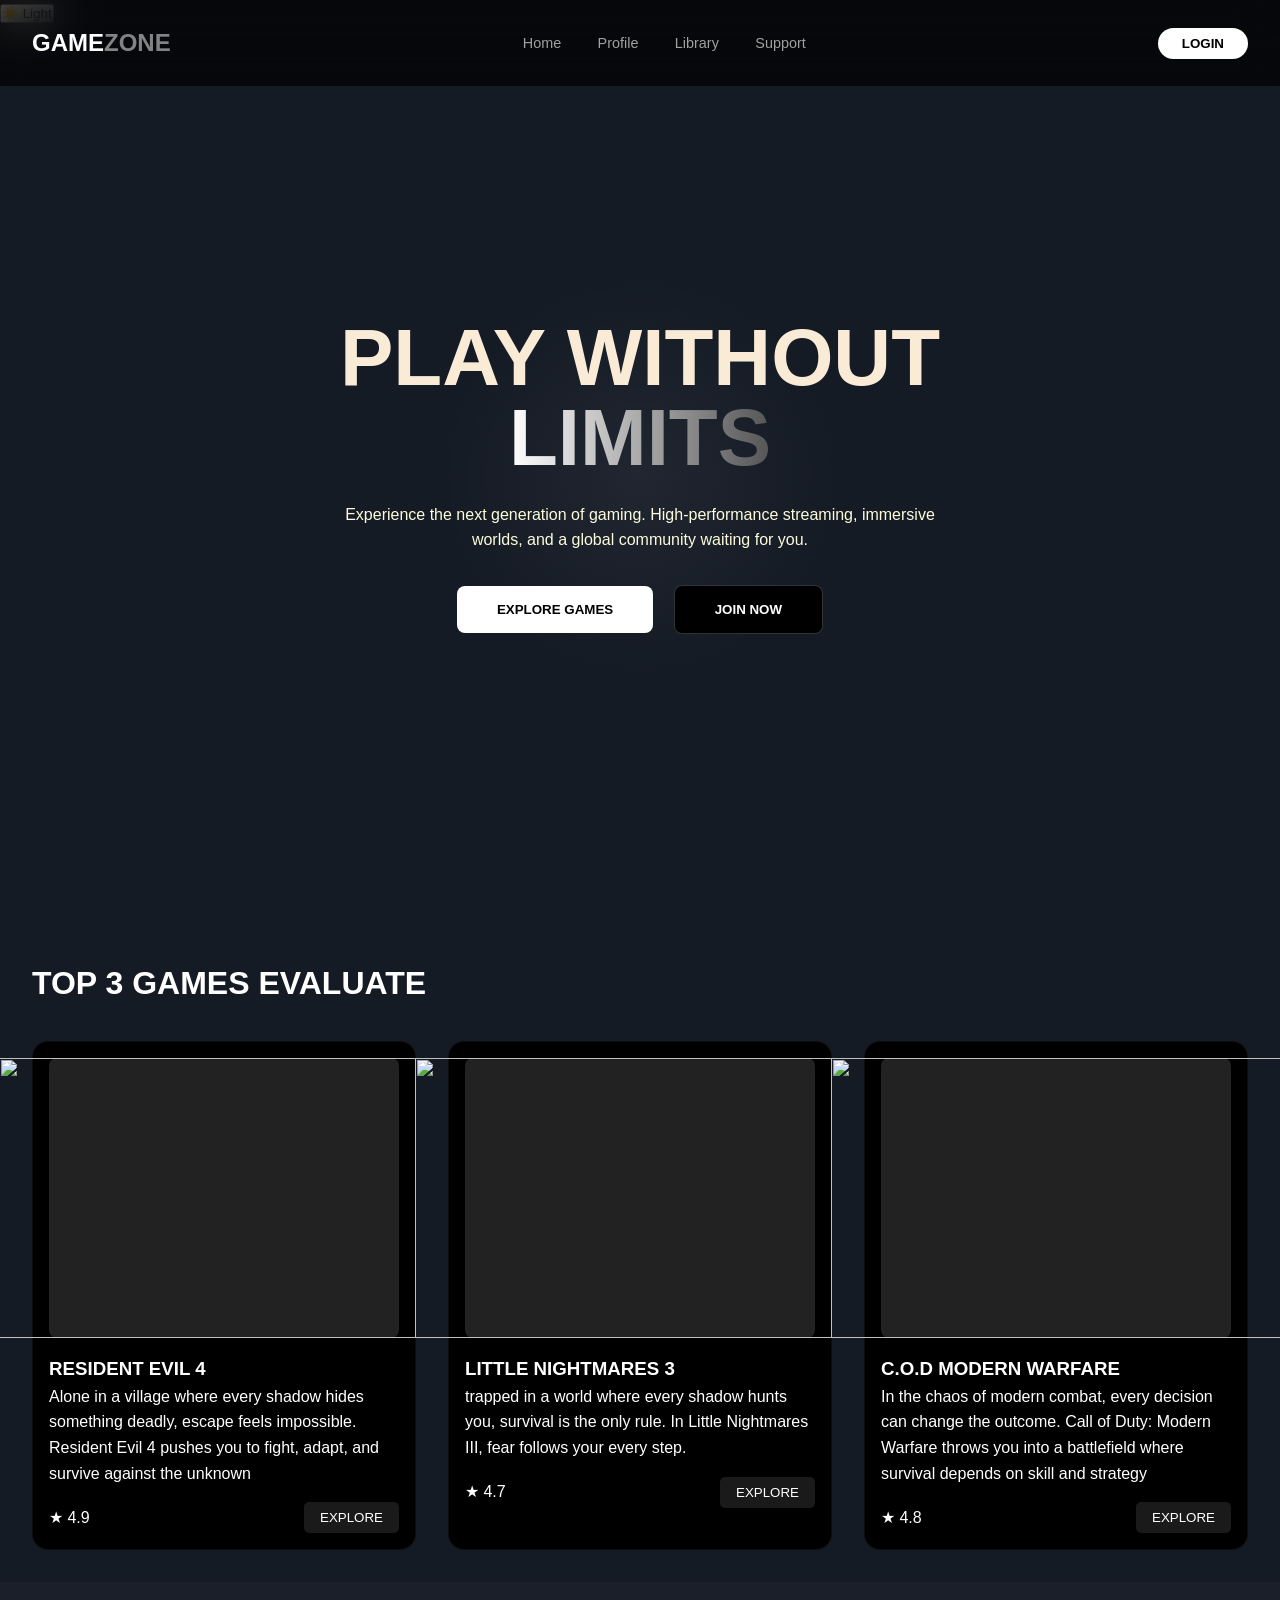
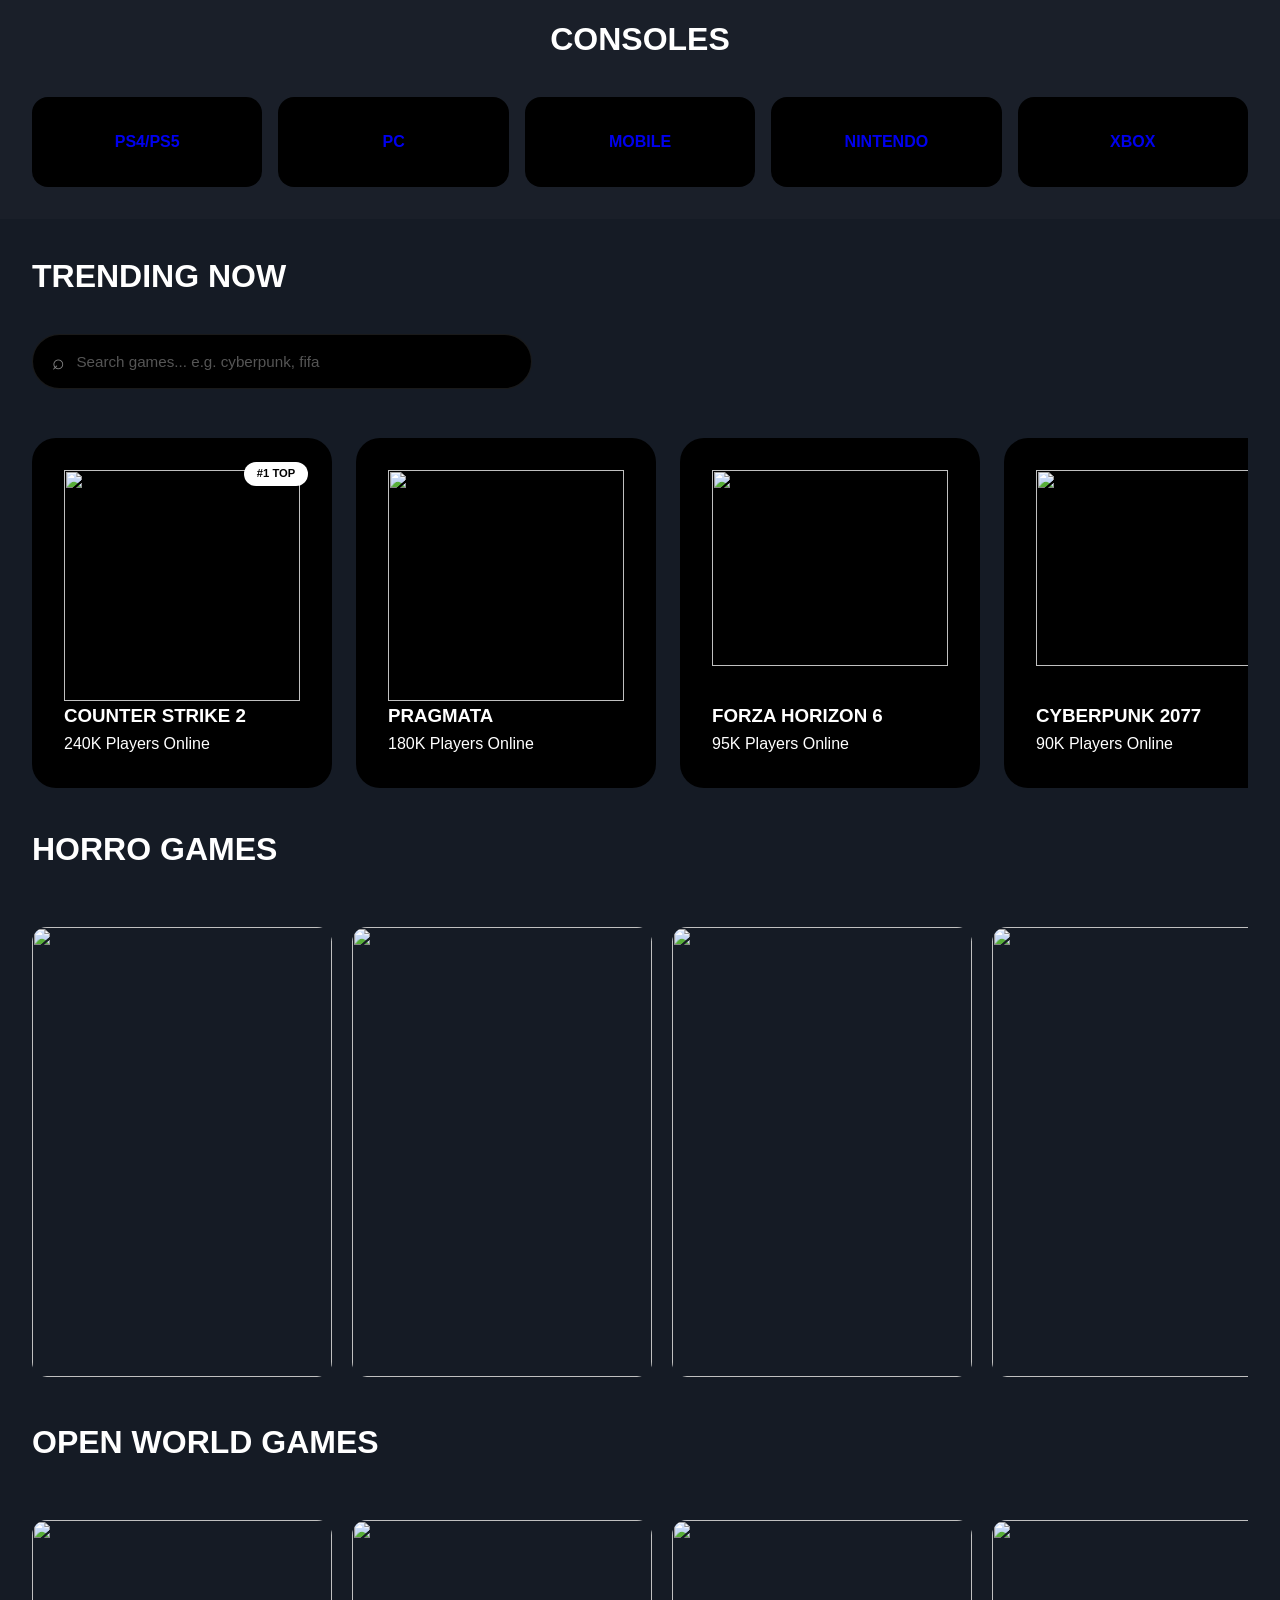
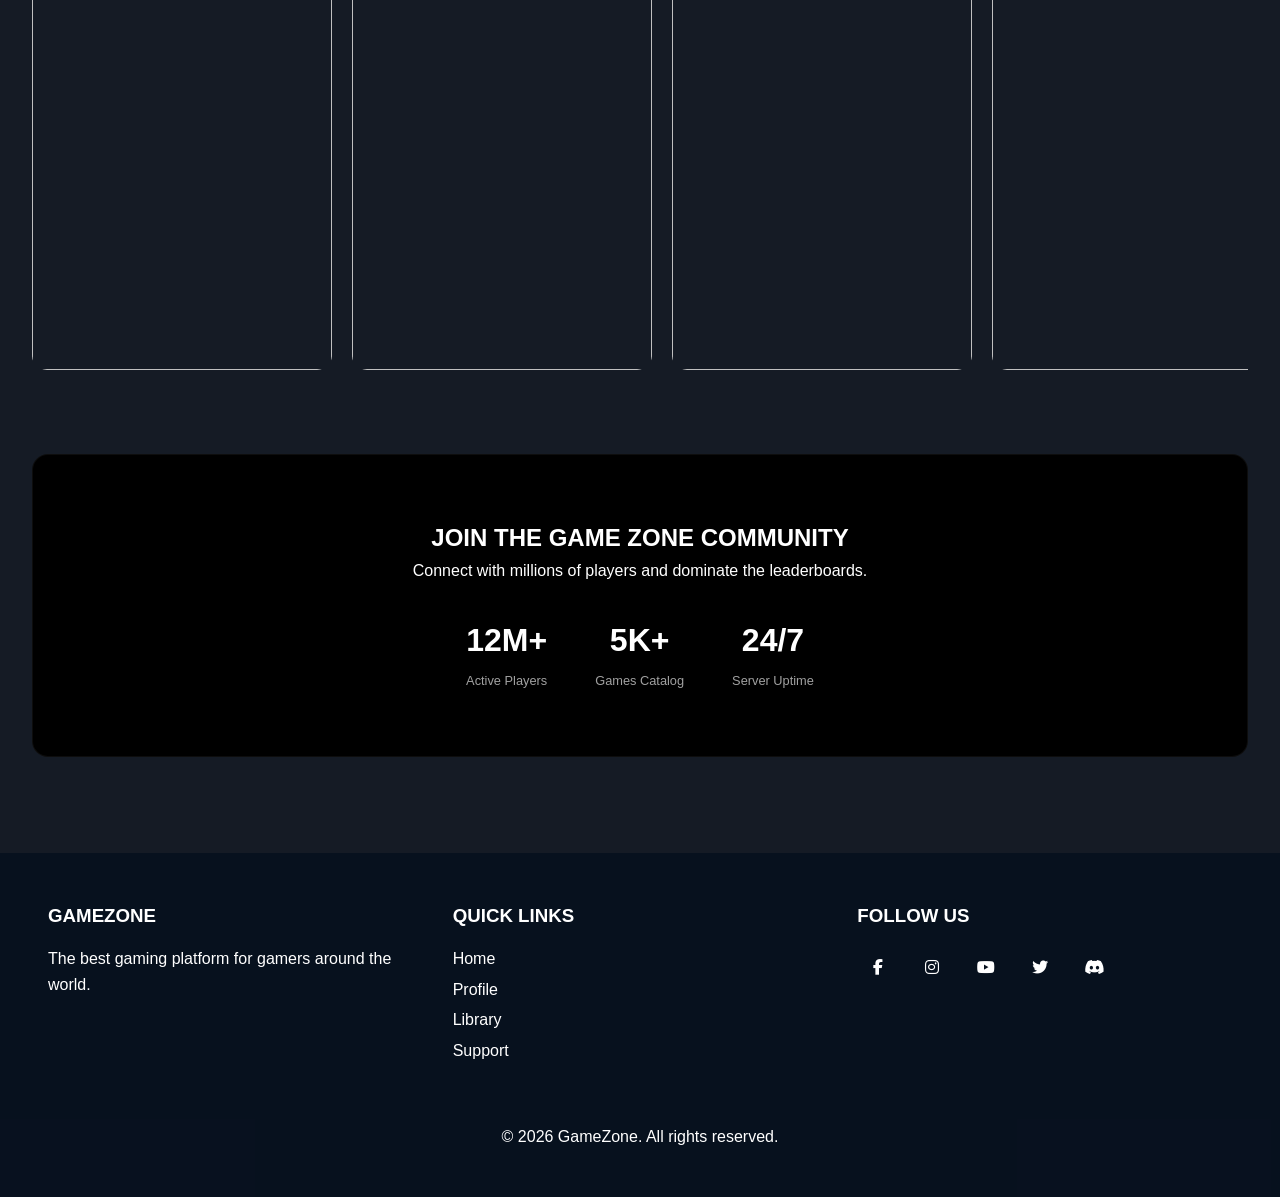
==== index.html @ 56eabaf4 "Add files via upload" ====
<!DOCTYPE html>
<html lang="en">
<head>
    <meta charset="UTF-8">
    <meta name="viewport" content="width=device-width, initial-scale=1.0">
    <title>Nexus Gaming | Play Without Limits</title>
    <link id="theme-stylesheet" rel="stylesheet" href="home.css">
    <link rel="stylesheet" href="https://cdnjs.cloudflare.com/ajax/libs/font-awesome/6.5.0/css/all.min.css">
</head>
<body>

    <nav class="navbar">
        <div class="nav-brand">GAME<span>ZONE</span></div>
        <div class="nav-links">
            <a href="home.html">Home</a>
            <a href="My-Profile.html">Profile</a>
            <a href="library.html">Library</a>
            <a href="Contact-Us.html">Support</a>
        </div>    
        <a href="log.html"><button class="btn-login">LOGIN</button></a>
    </nav>

    <!-- ===== THEME TOGGLE BUTTON (fixed, works with both themes) ===== -->
    <button class="btn-theme-toggle" id="themeToggle" title="Switch Theme">
        <span class="theme-icon" id="themeIcon">☀️</span>
        <span class="theme-label" id="themeLabel">Light</span>
    </button>
    <!-- ================================================================ -->

    <section class="home1">
        <div class="home1-content">
            <h1>PLAY WITHOUT <br> <span class="gradient-text">LIMITS</span></h1>
            <p>Experience the next generation of gaming. High-performance streaming, immersive worlds, and a global community waiting for you.</p>
            <div class="home1-btns">
                <a href="#explore"><button class="btn-primary">EXPLORE GAMES</button></a>
                <button class="btn-secondary">JOIN NOW</button>
            </div>
        </div>
        <div class="home1-glow"></div>
    </section>

    <section class="section-container">
        <h2 class="section-title">TOP 3 GAMES Evaluate</h2>
        <div class="grid-layout">
            <div class="glass-card">
                <div class="placeholder-img"><img src="img/85p2Dwh5iDhUzRKe40QeNYh3.png.avif" width="450" height="280"></div>
                <h3>Resident Evil 4</h3>
                <p>Alone in a village where every shadow hides something deadly, escape feels impossible.
Resident Evil 4 pushes you to fight, adapt, and survive against the unknown</p>
                <div class="card-footer">
                    <span class="rating">★ 4.9</span>
                    <button class="btn-card">EXPLORE</button>
                </div>
            </div>
            <div class="glass-card">
                <div class="placeholder-img"><img src="img/nightmares3-1692881952367.jpg" width="450px" height="280px"></div>
                <h3>Little NIGHTMARES 3</h3>
                <p>trapped in a world where every shadow hunts you, survival is the only rule.
In Little Nightmares III, fear follows your every step.</p>
                <div class="card-footer">
                    <span class="rating">★ 4.7</span>
                    <button class="btn-card">EXPLORE</button>
                </div>
            </div>
            <div class="glass-card">
                <div class="placeholder-img"><img src="img/OS18LBxAVpQ1iPeGWAqSnxem.png.webp" width="450px" height="280px"></div>
                <h3>C.O.D Modern Warfare</h3>
                <p>In the chaos of modern combat, every decision can change the outcome.
Call of Duty: Modern Warfare throws you into a battlefield where survival depends on skill and strategy</p>
                <div class="card-footer">
                    <span class="rating">★ 4.8</span>
                    <button class="btn-card">EXPLORE</button>
                </div>
            </div>
        </div>
    </section>

    <section id="explore" class="categories-section">
        <div class="section-container">
            <h2 class="section-title text-center">Consoles</h2>
            <div class="category-grid">
                <a class="catagory-btn" href="ps5.html"><div class="category-card">PS4/PS5</div></a>
                <a class="catagory-btn" href="pc.html"><div class="category-card">PC</div></a>
                <a class="catagory-btn" href="mobile.html"><div class="category-card">MOBILE</div></a>
                <a class="catagory-btn" href="Nintendo-project.html"><div class="category-card">NINTENDO</div></a>
                <a class="catagory-btn" href="xbox.html"><div class="category-card">XBOX</div></a>
            </div>
        </div>
    </section>

    <section class="section-container">
        <div class="section-header">
        </div>
            <h2 class="section-title">TRENDING NOW</h2>
            <div class="search-wrapper">
    <div class="search-bar">
        <span class="search-icon">⌕</span>
        <input type="text" id="gameSearch" placeholder="Search games... e.g. cyberpunk, fifa" autocomplete="off">
        <button class="search-clear" id="clearBtn" onclick="clearSearch()">✕</button>
    </div>
    <div class="search-results-info" id="searchInfo"></div>
</div>
        <div class="horizontal-scroll">
            <div id="counter-strike2" class="trending-card">
                <span class="badge">#1 TOP</span>
                <img  src="img/1.jpeg" width="100%" height="100%">
                <h3>counter strike 2</h3>
                <p>240K Players Online</p>
            </div>
            <div id="pagmata" class="trending-card"><img src="img/4.png.avif" width="100%" height="100%">
                <h3>pragmata</h3>
                <p>180K Players Online</p>
            </div>
            <div id="forza-horizon6" class="trending-card"><img src="img/7.webp" width="100%" height="85%">
                <h3>forza horizon 6</h3>
                <p>95K Players Online</p>
            </div>
            <div id="cyberpunk2077" class="trending-card"><img src="img/8.jpg" width="100%" height="85%">
                <h3>cyberpunk 2077</h3>
                <p>90K Players Online</p>
            </div>
            <div id="resident-evil-requiem" class="trending-card"><img src="img/10.jpg" width="100%" height="85%">
                <h3>R.E Evil requiem</h3>
                <p>75K Players Online</p>
            </div>
            <div id="spiderman2" class="trending-card"><img src="img/images-2.jpeg" width="100%" height="85%">
                <h3>spider man 2</h3>
                <p>50K Players Online</p>
            </div>
            <div id="fifa2026" class="trending-card"><img src="img/fifa-26-5648525b9ec2f8bdb617527818572704-1024-1024.webp" width="100%" height="85%">
                <h3>fifa 2026</h3>
                <p>45K Players Online</p>
            </div>
        </div>
    <section class="scroll-container">
        <h2 class="section-title">Horro Games</h2>
     <div class="scroll-container">
    <div class="scroll-track">
        <img src="img/Resident_Evil_7_cover_art.jpg" >
        <img src="img/nightmares3-1692881952367.jpg">
        <img src="img/images.jpeg">
        <img src="img/iron-lung.jpg" >
        <img src="img/85p2Dwh5iDhUzRKe40QeNYh3.png.avif" >
        <img src="img/10.jpg">
        <img src="img/2a6901fad9bd11ff2a5fc0c63915ba16cd06d623dbf62043.jpg.avif">

        <img src="img/Resident_Evil_7_cover_art.jpg" >
        <img src="img/nightmares3-1692881952367.jpg">
        <img src="img/images.jpeg">
        <img src="img/iron-lung.jpg">
        <img src="img/85p2Dwh5iDhUzRKe40QeNYh3.png.avif">
        <img src="img/10.jpg">
        <img src="img/2a6901fad9bd11ff2a5fc0c63915ba16cd06d623dbf62043.jpg.avif">
    </div>
</div>   
    </section>

    <sectio class="scroll-container">
        <h2 class="section-title">Open World Games</h2>
     <div class="scroll-container">
    <div class="scroll-track">
        <img src="img/images-3.jpeg" >
        <img src="img/once-human-1jg0b.jpg">
        <img src="img/Screenshot 2026-04-25 at 11.34.50 AM.png">
        <img src="img/images-2.jpeg" >
        <img src="img/395b45219557497b6580e4ce372f8dea604ee5dd16f45da5.png.avif" >
        <img src="img/where-winds-meet-tag-page-cover-art.avif">
        <img src="img/Grand_Theft_Auto_V.png">

        <img src="img/images-3.jpeg" >
        <img src="img/once-human-1jg0b.jpg">
        <img src="img/Screenshot 2026-04-25 at 11.34.50 AM.png">
        <img src="img/images-2.jpeg" >
        <img src="img/395b45219557497b6580e4ce372f8dea604ee5dd16f45da5.png.avif" >
        <img src="img/where-winds-meet-tag-page-cover-art.avif">
        <img src="img/Grand_Theft_Auto_V.png">
    </div>
</div>   
    </section>

    <section class="section-container">
        <div class="community-box glass-card">
            <h2>JOIN THE Game ZOne COMMUNITY</h2>
            <p>Connect with millions of players and dominate the leaderboards.</p>
            <div class="stats-grid">
                <div class="stat-item"><strong>12M+</strong><span>Active Players</span></div>
                <div class="stat-item"><strong>5K+</strong><span>Games Catalog</span></div>
                <div class="stat-item"><strong>24/7</strong><span>Server Uptime</span></div>
            </div>
        </div>
    </section>
<footer>
    <div class="footer-container">
        <div class="footer-box">
            <h3>GameZone</h3>
            <p>The best gaming platform for gamers around the world.</p>
        </div>
        <div class="footer-box">
            <h3>Quick Links</h3>
            <a href="#">Home</a>
            <a href="#">Profile</a>
            <a href="#">Library</a>
            <a href="#">Support</a>
        </div>
        <div class="footer-box">
            <h3>Follow Us</h3>
            <div class="social-links">
                <a href="https://www.facebook.com"><i class="fab fa-facebook-f"></i></a>
                <a href="https://www.instgram.com"><i class="fab fa-instagram"></i></a>
                <a href="https://www.youtube.com"><i class="fab fa-youtube"></i></a>
                <a href="https://www.twitter.com"><i class="fab fa-twitter"></i></a>
                <a href="https://www.discord.com"><i class="fab fa-discord"></i></a>
            </div>
        </div>
    </div>
    <div class="copyright">
        ©️ 2026 GameZone. All rights reserved.
    </div>
    </footer>
    <script>
    const themeSheet   = document.getElementById('theme-stylesheet');
    const themeToggle  = document.getElementById('themeToggle');
    const themeIcon    = document.getElementById('themeIcon');
    const themeLabel   = document.getElementById('themeLabel');

    let isDark = localStorage.getItem('gamezone-theme') !== 'light';
    applyTheme(isDark);

    themeToggle.addEventListener('click', () => {
        isDark = !isDark;
        applyTheme(isDark);
        localStorage.setItem('gamezone-theme', isDark ? 'dark' : 'light');
    });

    function applyTheme(dark) {
        if (dark) {
            themeSheet.href  = 'home.css';
            themeIcon.textContent  = '☀️';
            themeLabel.textContent = 'Light';
        } else {
            themeSheet.href  = 'home2.css';
            themeIcon.textContent  = '🌙';
            themeLabel.textContent = 'Dark';
        }
    }
    const searchInput = document.getElementById('gameSearch');
    const clearBtn = document.getElementById('clearBtn');
    const searchInfo = document.getElementById('searchInfo');
    const allCards = document.querySelectorAll('.trending-card');

    const gameMap = [
        { id: 'counter-strike2',      keywords: ['counter strike', 'counter-strike', 'cs2', 'cs', 'counterstrike'] },
        { id: 'pagmata',              keywords: ['pagmata', 'pragmata'] },
        { id: 'forza-horizon6',       keywords: ['forza', 'horizon', 'forza horizon', 'forza 6'] },
        { id: 'cyberpunk2077',        keywords: ['cyberpunk', 'cyber punk', '2077', 'cyberpunk 2077'] },
        { id: 'resident-evil-requiem',keywords: ['resident evil', 'requiem', 're evil', 'resident'] },
        { id: 'spiderman2',           keywords: ['spider man', 'spiderman', 'spider-man'] },
        { id: 'fifa2026',             keywords: ['fifa', 'fifa 2026', 'football'] },
    ];

    function searchGames(query) {
        const q = query.trim().toLowerCase();
        if (!q) { resetCards(); searchInfo.textContent = ''; clearBtn.classList.remove('visible'); return; }
        clearBtn.classList.add('visible');
        const matches = gameMap.filter(g => g.keywords.some(k => k.includes(q) || q.includes(k)));
        if (matches.length === 0) {
            allCards.forEach(card => card.classList.add('dimmed'));
            allCards.forEach(card => card.classList.remove('highlight-found'));
            searchInfo.textContent = `No games found for "${query}"`;
            return;
        }
        const matchedIds = matches.map(m => m.id);
        allCards.forEach(card => {
            if (matchedIds.includes(card.id)) { card.classList.remove('dimmed'); card.classList.add('highlight-found'); }
            else { card.classList.add('dimmed'); card.classList.remove('highlight-found'); }
        });
        const firstMatch = document.getElementById(matchedIds[0]);
        if (firstMatch) firstMatch.scrollIntoView({ behavior: 'smooth', block: 'nearest', inline: 'center' });
        searchInfo.textContent = `Found ${matches.length} game${matches.length > 1 ? 's' : ''}`;
    }

    function clearSearch() {
        searchInput.value = '';
        resetCards();
        searchInfo.textContent = '';
        clearBtn.classList.remove('visible');
        searchInput.focus();
    }

    function resetCards() {
        allCards.forEach(card => card.classList.remove('dimmed', 'highlight-found'));
    }

    searchInput.addEventListener('input', e => searchGames(e.target.value));
    </script>
</body>
</html>
---- home.css ----
/* Custom Variables for easy adjustment */
:root {
    --bg-color: #0a0a0a;
    --card-color: black;
    --text-main: #ffffff;
    --text-dim: #a1a1a1;
    --accent-glow: rgba(255, 255, 255, 0.1);
}

* {
    margin: 0;
    padding: 0;
    box-sizing: border-box;
}
html{
    scroll-behavior: smooth;
}
body {
    background-image: url(img/wallpaperflare.com_wallpaper\ copy.jpg);
    background-repeat: no-repeat;
    background-attachment: fixed;
    background-size: cover;
    background-color:#151B25;
    color: var(--text-main);
    font-family: 'Inter', sans-serif;
    line-height: 1.6;
    overflow-x: hidden;
}
.catagory-btn{
    text-decoration: none;
}

h1, h2, h3, .nav-brand {
    font-family: 'Rajdhani', sans-serif;
    text-transform: uppercase;
}

/* Navbar */
.navbar {
    display: flex;
    justify-content: space-between;
    align-items: center;
    padding: 1.5rem 2rem;
    position: fixed;
    width: 100%;
    z-index: 100;
    background: rgba(0,0,0,0.7);
    backdrop-filter: blur(20px);
}

.nav-brand { font-size: 1.5rem; font-weight: bold; }
.nav-brand span { opacity: 0.5; }
.nav-links a {
    color: var(--text-dim);
    text-decoration: none;
    margin: 0 1rem;
    font-size: 0.9rem;
    transition: 0.3s;
}
.nav-links a:hover { color: white; }

.btn-login {
    background: white;
    color: black;
    border: none;
    padding: 0.5rem 1.5rem;
    border-radius: 20px;
    font-weight: bold;
    cursor: pointer;
}

.home1 {
    height: 100vh;
    display: flex;
    align-items: center;
    justify-content: center;
    text-align: center;
    position: relative;
}

.home1-content h1 {
    color: antiquewhite;
    font-size: clamp(3rem, 8vw, 5rem);
    line-height: 1;
    margin-bottom: 1.5rem;
}

.gradient-text {
    background: linear-gradient(to right, #fff, #555);
    -webkit-background-clip: text;
    -webkit-text-fill-color: transparent;
}

.home1-content p {
    color: #fdfcdc;
    max-width: 600px;
    margin: 0 auto 2rem;
}

.home1-btns button {
    padding: 1rem 2.5rem;
    border-radius: 8px;
    font-weight: bold;
    cursor: pointer;
    margin: 0 0.5rem;
    transition: 0.3s;
}

.btn-primary { background: white; border: none; }
.btn-secondary { background:black; border: 1px solid rgba(255,255,255,0.2); color: white; }

.home1-glow {
    position: absolute;
    top: 50%;
    left: 50%;
    transform: translate(-50%, -50%);
    width: 400px;
    height: 400px;
    background: radial-gradient(circle, rgba(255,255,255,0.05) 0%, transparent 70%);
    z-index: -1;
}

/* Grid & Cards */
.section-container{
    padding: 2rem 0;
    max-width: 95%;
    margin: 0 auto;
}

.section-title { margin-bottom: 2rem; font-size: 2rem; }
.text-center { text-align: center; }

.grid-layout {
    display: grid;
    grid-template-columns: repeat(auto-fit, minmax(300px, 1fr));
    gap: 2rem;
}

.glass-card {
    background: var(--card-color);
    padding: 1rem;
    border-radius: 1rem;
    border: 1px solid rgba(255,255,255,0.05);
    transition: 0.3s ease;
}

.glass-card:hover {
    transform: translateY(-10px);
    border-color: rgba(255,255,255,0.2);
    box-shadow: 0 10px 30px rgba(255,255,255,0.02);
}

.placeholder-img {
    background: #222;
    aspect-ratio: 16/9;
    border-radius: 0.5rem;
    display: flex;
    align-items: center;
    justify-content: center;
    color: #444;
    margin-bottom: 1rem;
}

.card-footer {
    display: flex;
    justify-content: space-between;
    align-items: center;
    margin-top: 1rem;
}

.btn-card {
    background: rgba(255,255,255,0.1);
    color: white;
    border: none;
    padding: 0.5rem 1rem;
    border-radius: 5px;
    cursor: pointer;
}

.btn-card:hover { background: white; color: black; }

/* Categories */
.categories-section { background: rgba(255,255,255,0.02); }
.category-grid {
    display: grid;
    grid-template-columns: repeat(auto-fit, minmax(150px, 1fr));
    gap: 1rem;
}

.category-card {
    background: var(--card-color);
    padding: 2rem;
    text-align: center;
    border-radius: 1rem;
    font-weight: bold;
    cursor: pointer;
    transition: 0.3s;
}

.category-card:hover { background: white; color: black; }

/* Trending Scroll */
.horizontal-scroll {
    display: flex;
    gap: 1.5rem;
    overflow-x: auto;
    padding-bottom: 1rem;
}

.trending-card {
    min-width: 300px;
    height: 350px;
    background: var(--card-color);
    border-radius: 1.5rem;
    padding: 2rem;
    display: flex;
    flex-direction: column;
    justify-content: flex-end;
    position: relative;
}

.badge {
    position: absolute;
    top: 1.5rem;
    right: 1.5rem;
    background: white;
    color: black;
    padding: 0.2rem 0.8rem;
    border-radius: 20px;
    font-size: 0.7rem;
    font-weight: bold;
}

/* Community & Footer */
.community-box { text-align: center; padding: 4rem; }
.stats-grid {
    display: flex;
    justify-content: center;
    gap: 3rem;
    margin-top: 2rem;
}

.stat-item strong { display: block; font-size: 2rem; }
.stat-item span { color: var(--text-dim); font-size: 0.8rem; }
footer {
    background: rgba(7, 17, 31, 0.96);
    border-top: 1px solid var(--border);
    padding: 3rem;
    margin-top: 4rem;
}

.footer-container {
    display: grid;
    grid-template-columns: repeat(auto-fit, minmax(220px, 1fr));
    gap: 30px;
}

.footer-box h3 {
    color: var(--blue);
    margin-bottom: 15px;
    border: none;
    padding: 0;
}

.footer-box p,
.footer-box a {
    color: var(--text);
    text-decoration: none;
    display: block;
    margin-bottom: 5px;
    transition: 0.3s;
}

.footer-box a:hover {
    color: var(--blue);
}

.social-links {
    display: flex;
    gap: 12px;
    margin-top: 10px;
}

.social-links a {
    width: 42px;
    height: 42px;
    border-radius: 10px;
    border: 1px solid var(--border);
    display: flex;
    align-items: center;
    justify-content: center;
    color: var(--text);
    font-size: 1rem;
    transition: 0.3s;
}

.social-links a:hover {
    color: white;
    border-color: var(--blue);
    background: rgba(56, 189, 248, 0.15);
    box-shadow: var(--shadow);
    transform: translateY(-3px);
}

.copyright {
    text-align: center;
    margin-top: 35px;
    color: var(--text);
    border-top: 1px solid var(--border);
    padding-top: 20px;
}
/* Responsive Adjustments */
@media (max-width: 600px) {
    .nav-links { display:block; }
    .stats-grid { flex-direction: column; gap: 1.5rem; }
}
/* Variables for easy adjustments */
:root {
    --scroll-speed: 40s;
    --img-width: 280px;
    --img-gap: 20px;
}

.scroll-container {
    width: 100%;
    overflow: hidden;
    padding: 20px 0;
    position: relative;
    background: transparent; /* Matches your site background */
}

.scroll-track {
    display: flex;
    width: max-content; /* Critical: allows the track to be as long as the images */
    gap: var(--img-gap);
    animation: scroll-animation var(--scroll-speed) linear infinite;
}

.scroll-track img {
    width: 300px;
    height: 450px; /* Adjust height as needed */
    object-fit: cover;
    border-radius: 15px;
    transition: transform 0.4s ease;
}

/* Pause when the user hovers over the images */
.scroll-container:hover .scroll-track {
    animation-play-state: paused;
}

/* Smooth pop effect on hover */
.scroll-track img:hover {
    transform: scale(1.08);
}

/* The Animation Logic */
@keyframes scroll-animation {
    0% {
        transform: translateX(0);
    }
    100% {
        /* Move exactly half the width of the duplicated track */
        transform: translateX(calc(-50% - (var(--img-gap) / 2)));
    }
}
/* Search Bar */
.search-wrapper {
    margin-bottom: 1.5rem;
}

.search-bar {
    display: flex;
    align-items: center;
    background: black;
    border: 1px solid rgba(255,255,255,0.1);
    border-radius: 50px;
    padding: 0.6rem 1.2rem;
    max-width: 500px;
    transition: border-color 0.3s, box-shadow 0.3s;
}

.search-bar:focus-within {
    border-color: rgba(255,255,255,0.4);
    box-shadow: 0 0 20px rgba(255,255,255,0.05);
}

.search-icon {
    font-size: 1.3rem;
    color: #888;
    margin-right: 0.7rem;
    user-select: none;
}

.search-bar input {
    flex: 1;
    background: none;
    border: none;
    outline: none;
    color: white;
    font-size: 0.95rem;
    font-family: 'Inter', sans-serif;
}

.search-bar input::placeholder { color: #555; }

.search-clear {
    background: none;
    border: none;
    color: #555;
    cursor: pointer;
    font-size: 0.85rem;
    padding: 0 0.3rem;
    display: none;
    transition: color 0.2s;
}

.search-clear:hover { color: white; }
.search-clear.visible { display: block; }

.search-results-info {
    margin-top: 0.6rem;
    font-size: 0.8rem;
    color: #666;
    padding-left: 1rem;
    min-height: 1rem;
}

/* Card highlight when found */
.trending-card {
    transition: all 0.4s ease;
}

.trending-card.highlight-found {
    border: 2px solid rgba(255,255,255,0.6);
    box-shadow: 0 0 30px rgba(255,255,255,0.1);
    transform: scale(1.03);
}

.trending-card.dimmed {
    opacity: 0.2;
    filter: grayscale(80%);
}
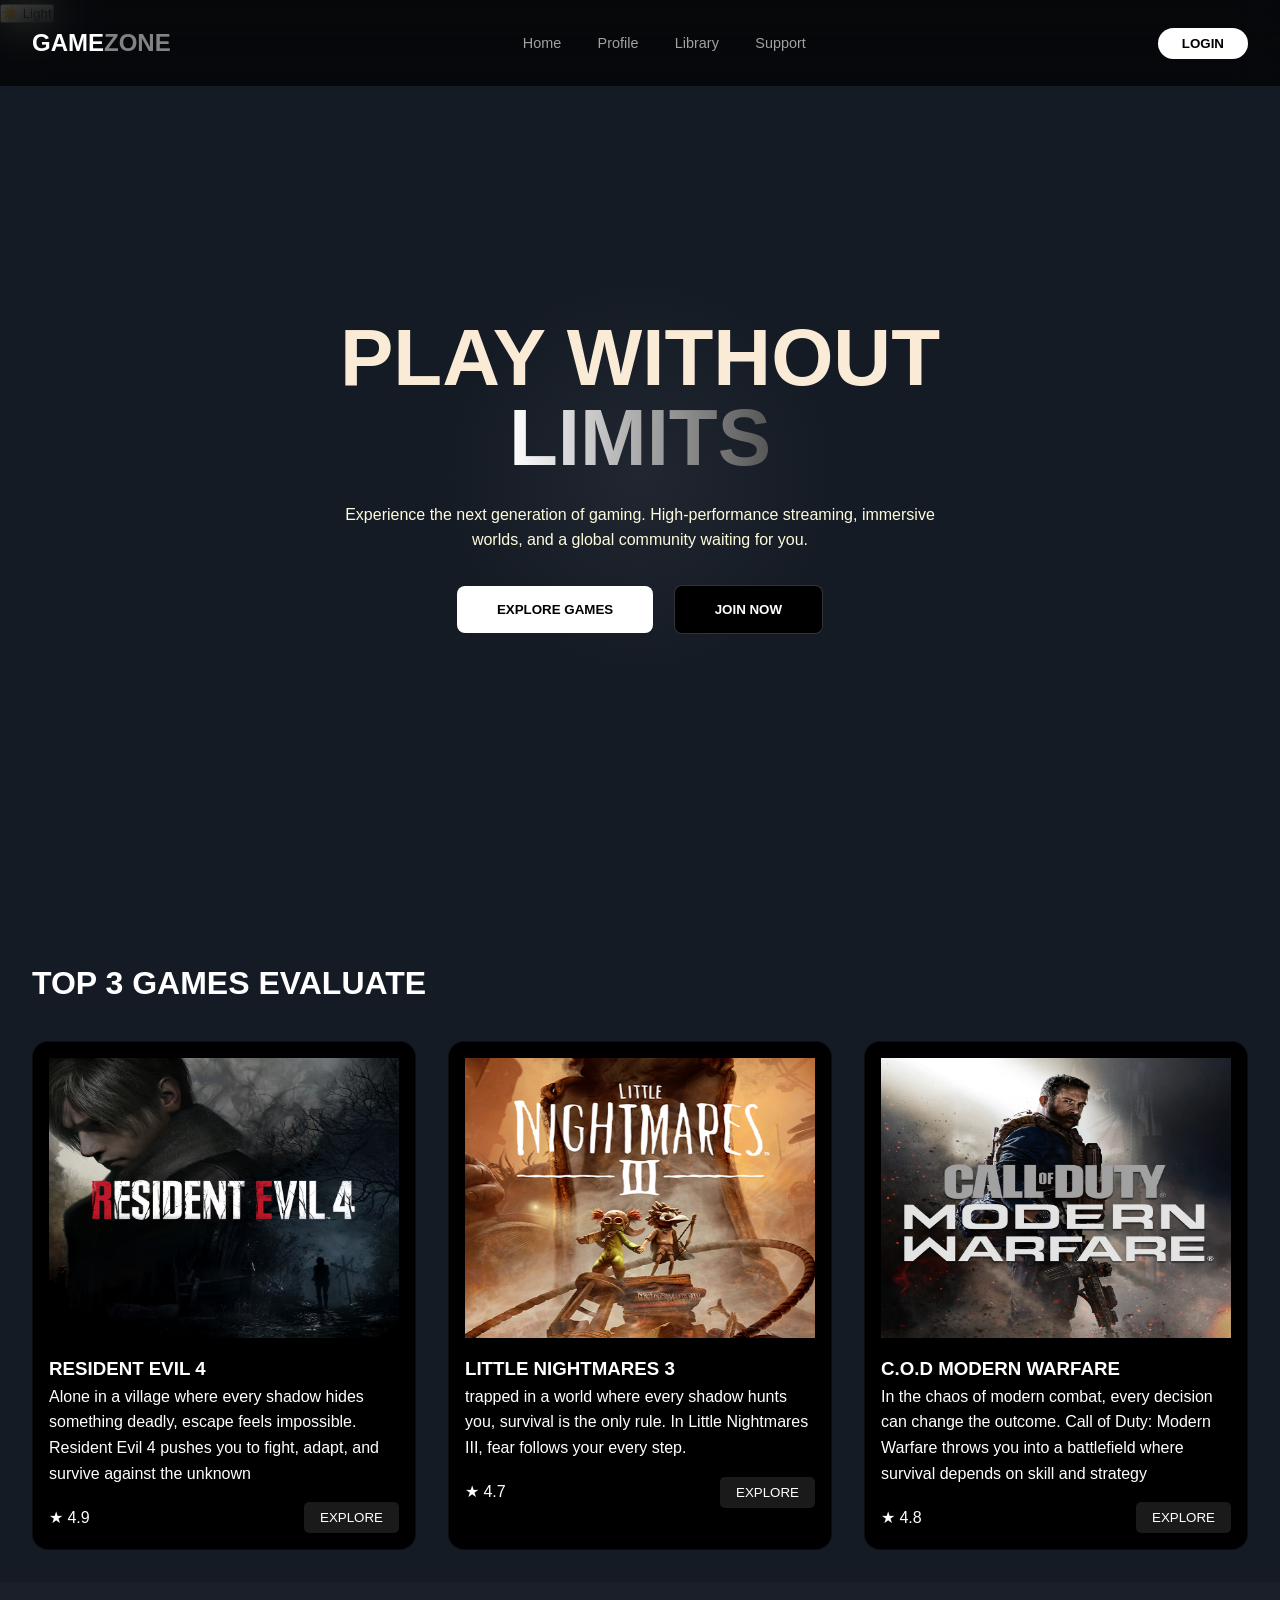
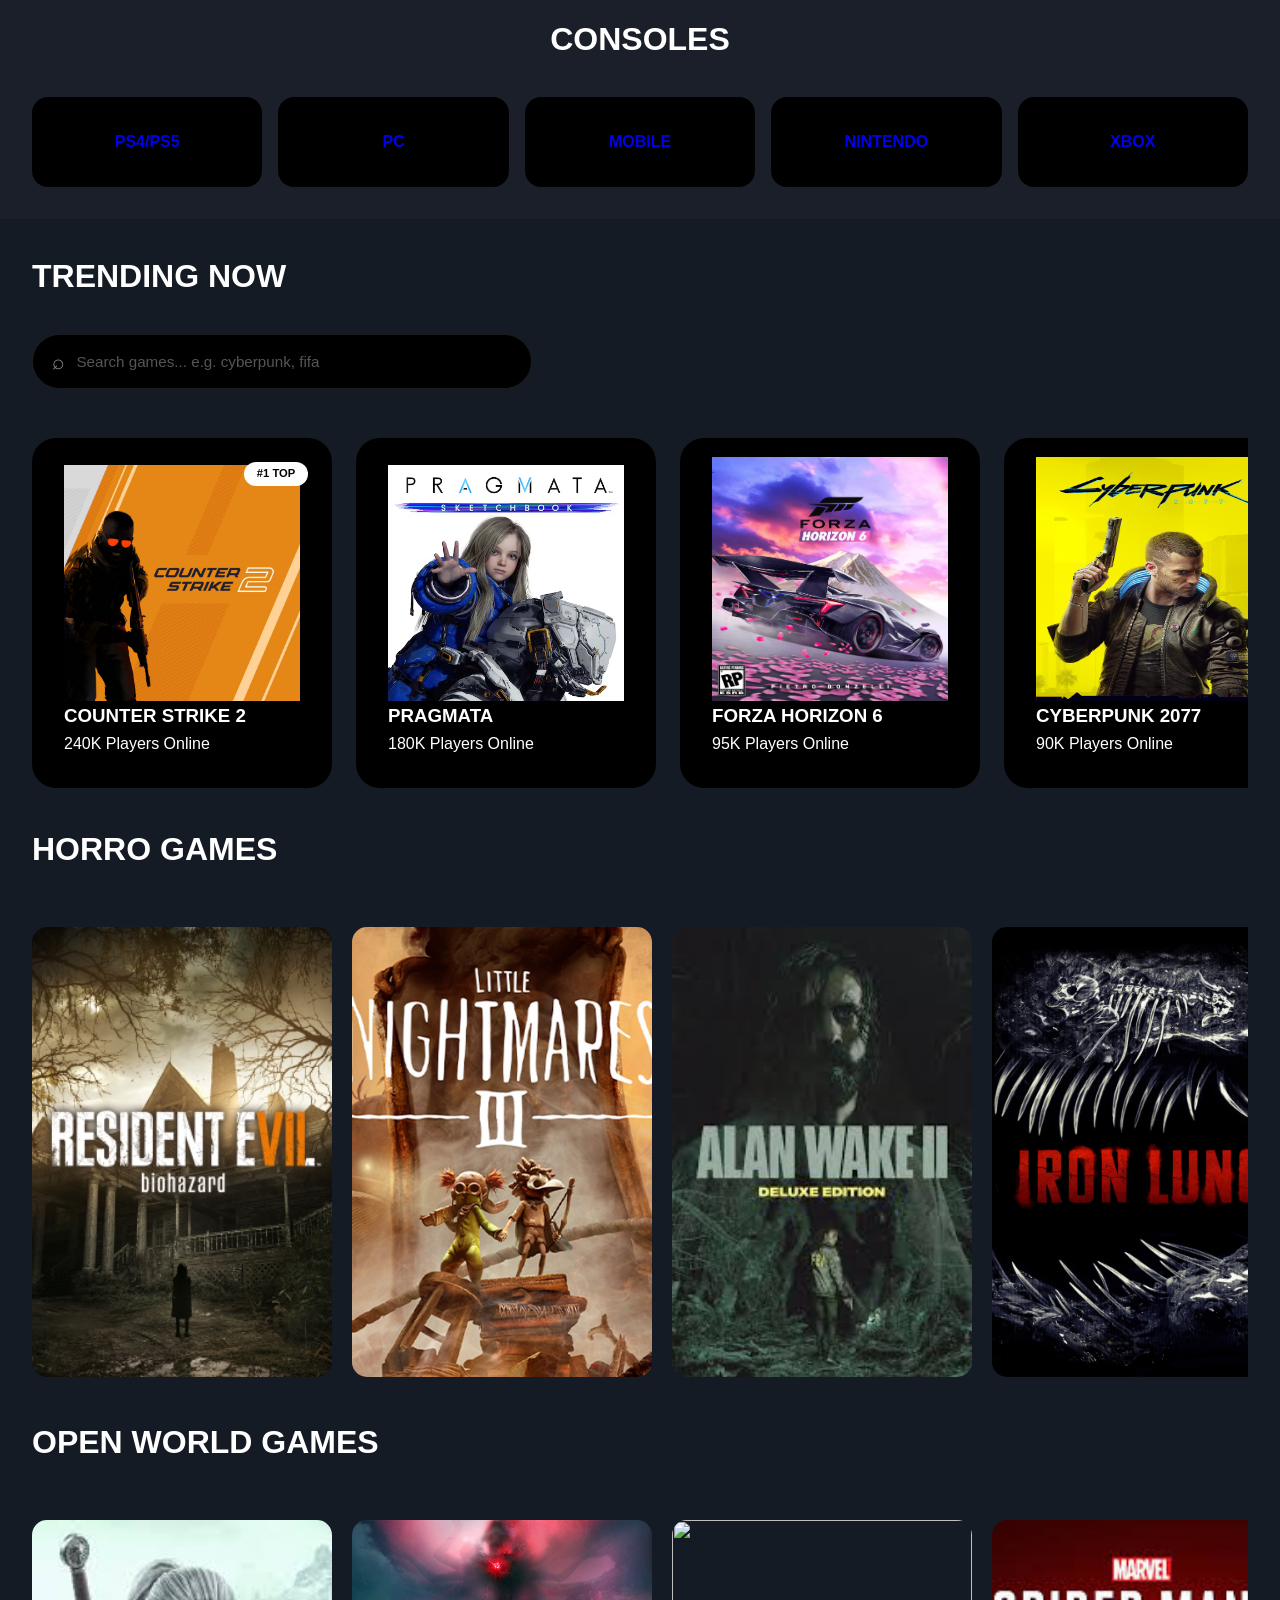
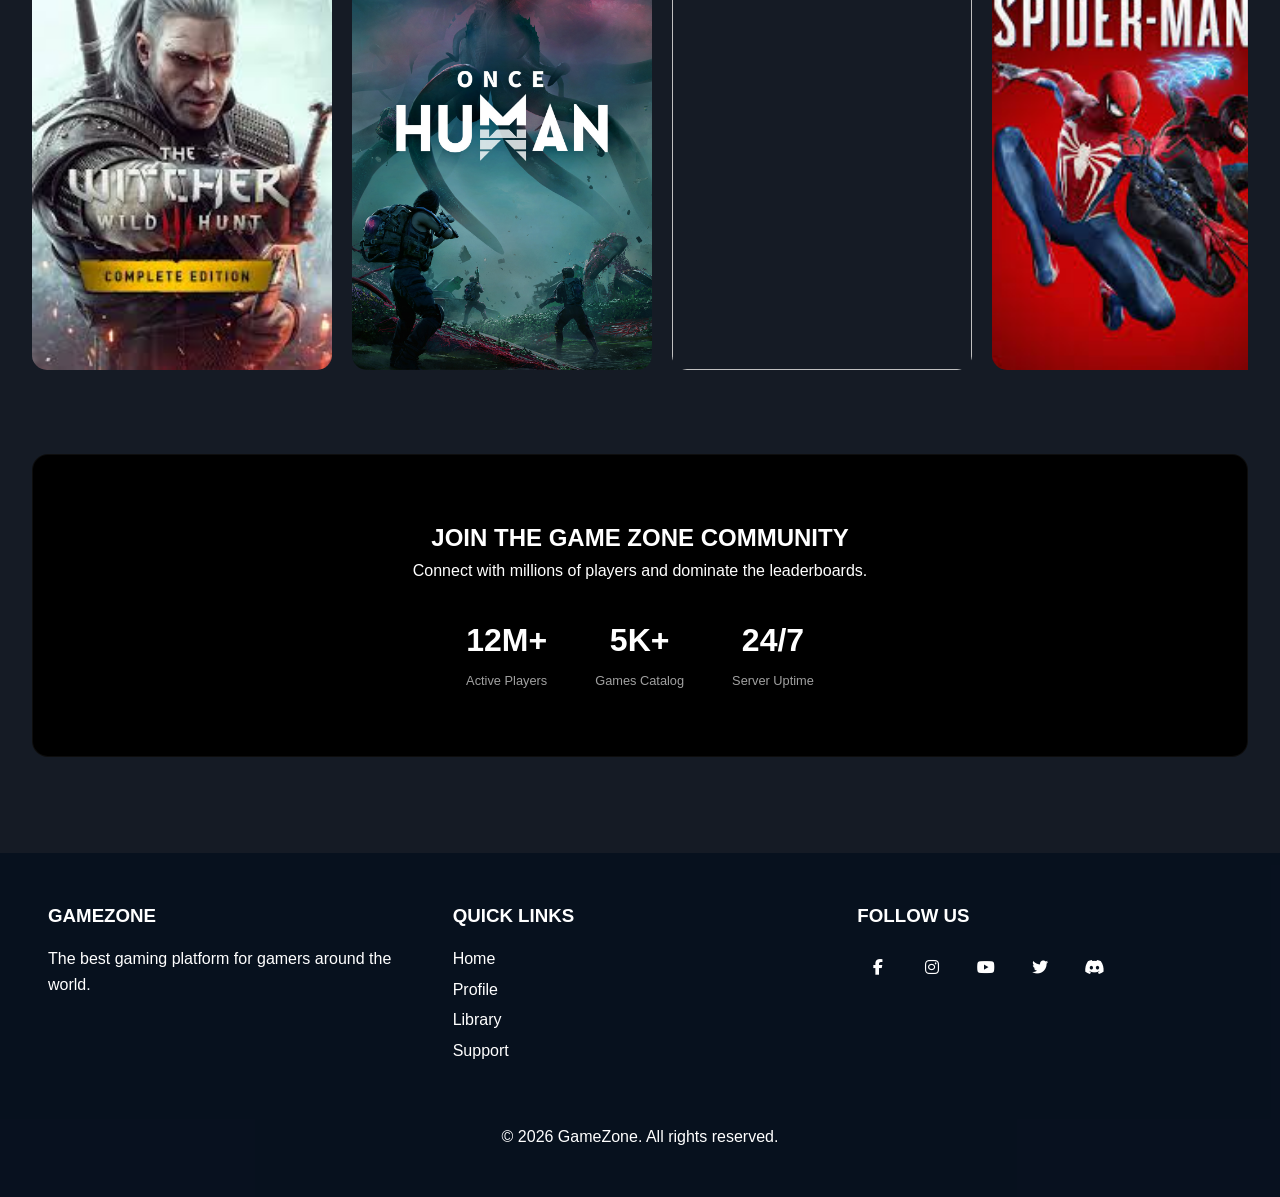
==== commit c706cb30: "Update index.html" ====
--- a/index.html
+++ b/index.html
@@ -19,14 +19,12 @@
         </div>    
         <a href="log.html"><button class="btn-login">LOGIN</button></a>
     </nav>
-
-    <!-- ===== THEME TOGGLE BUTTON (fixed, works with both themes) ===== -->
+    
     <button class="btn-theme-toggle" id="themeToggle" title="Switch Theme">
         <span class="theme-icon" id="themeIcon">☀️</span>
         <span class="theme-label" id="themeLabel">Light</span>
     </button>
-    <!-- ================================================================ -->
-
+    
     <section class="home1">
         <div class="home1-content">
             <h1>PLAY WITHOUT <br> <span class="gradient-text">LIMITS</span></h1>
@@ -294,4 +292,4 @@
     searchInput.addEventListener('input', e => searchGames(e.target.value));
     </script>
 </body>
-</html>+</html>
--- a/home.css
+++ b/home.css
@@ -16,7 +16,7 @@
     scroll-behavior: smooth;
 }
 body {
-    background-image: url(img/wallpaperflare.com_wallpaper\ copy.jpg);
+    background-image: url(img1/digital-art-men-city-futuristic-night-hd-wallpaper-01b69d213afe95f35634472bcdf74a70);
     background-repeat: no-repeat;
     background-attachment: fixed;
     background-size: cover;
@@ -440,4 +440,4 @@
 .trending-card.dimmed {
     opacity: 0.2;
     filter: grayscale(80%);
-}+}
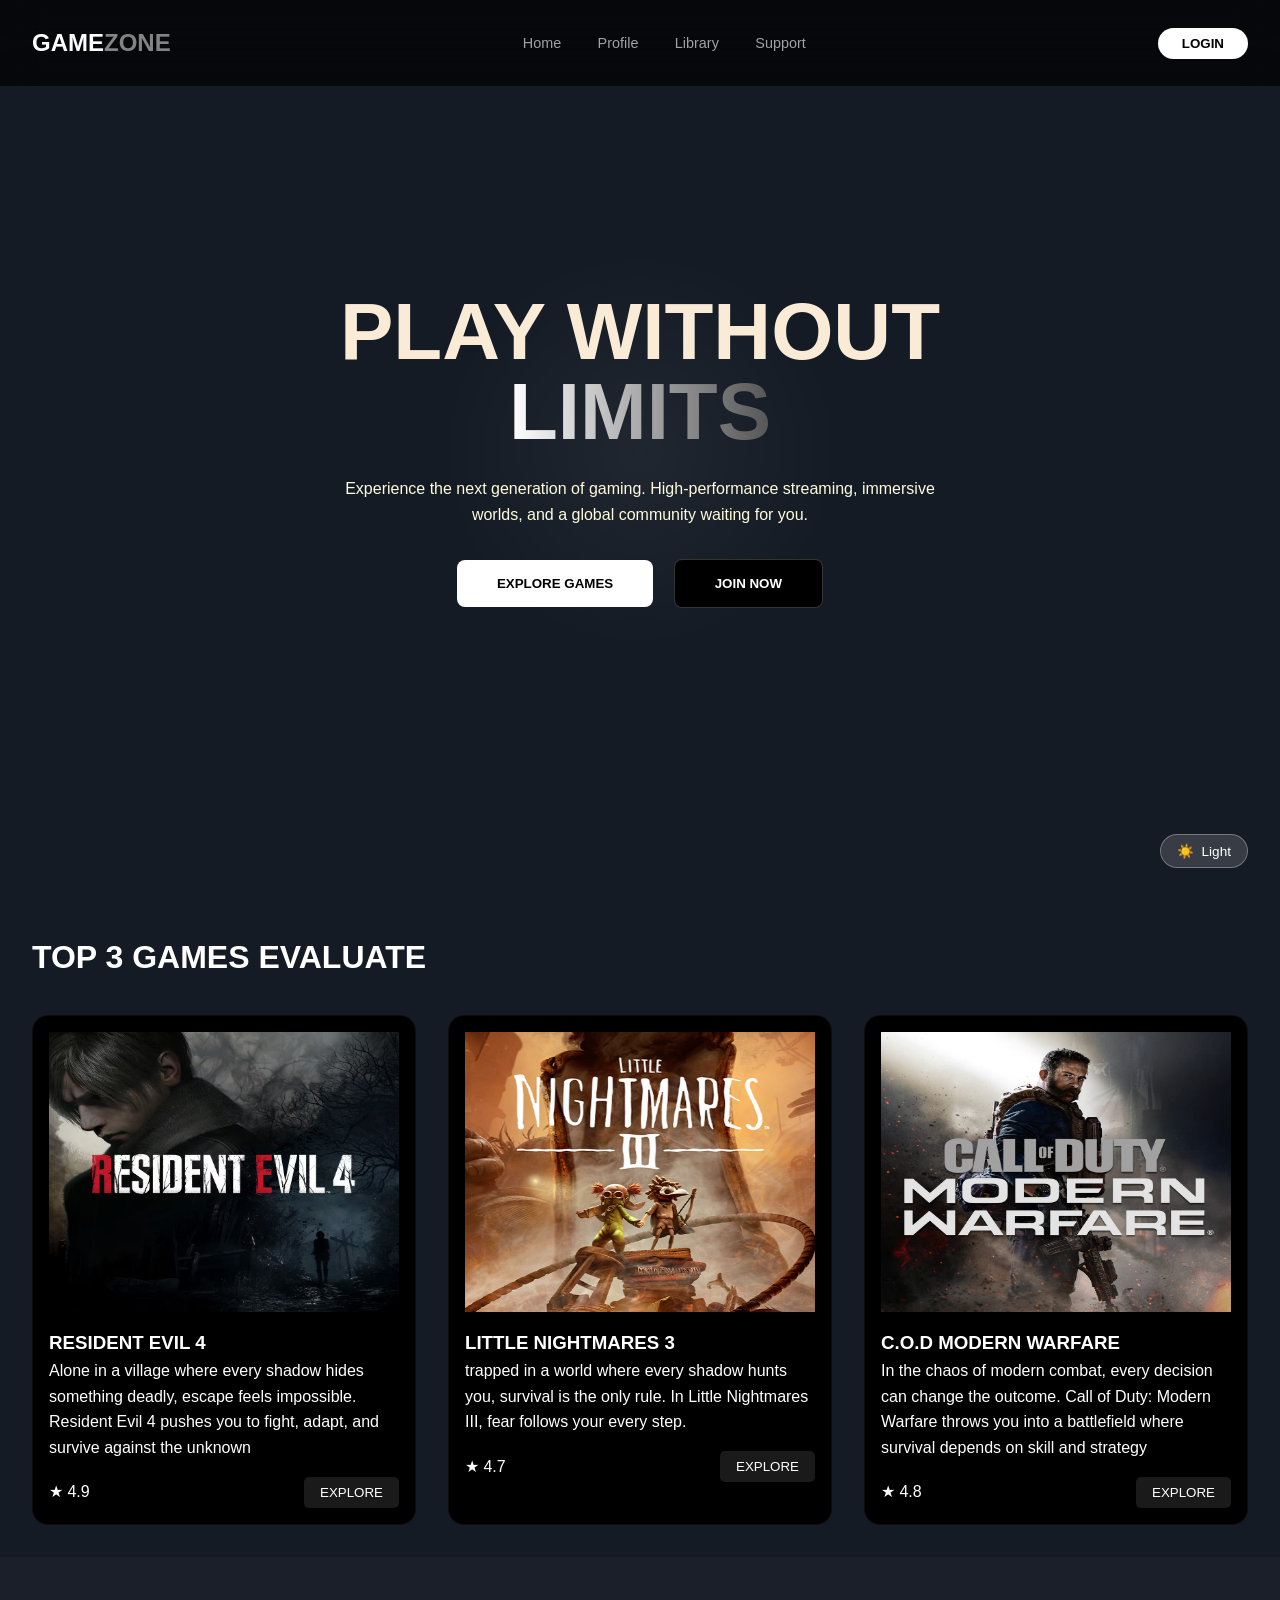
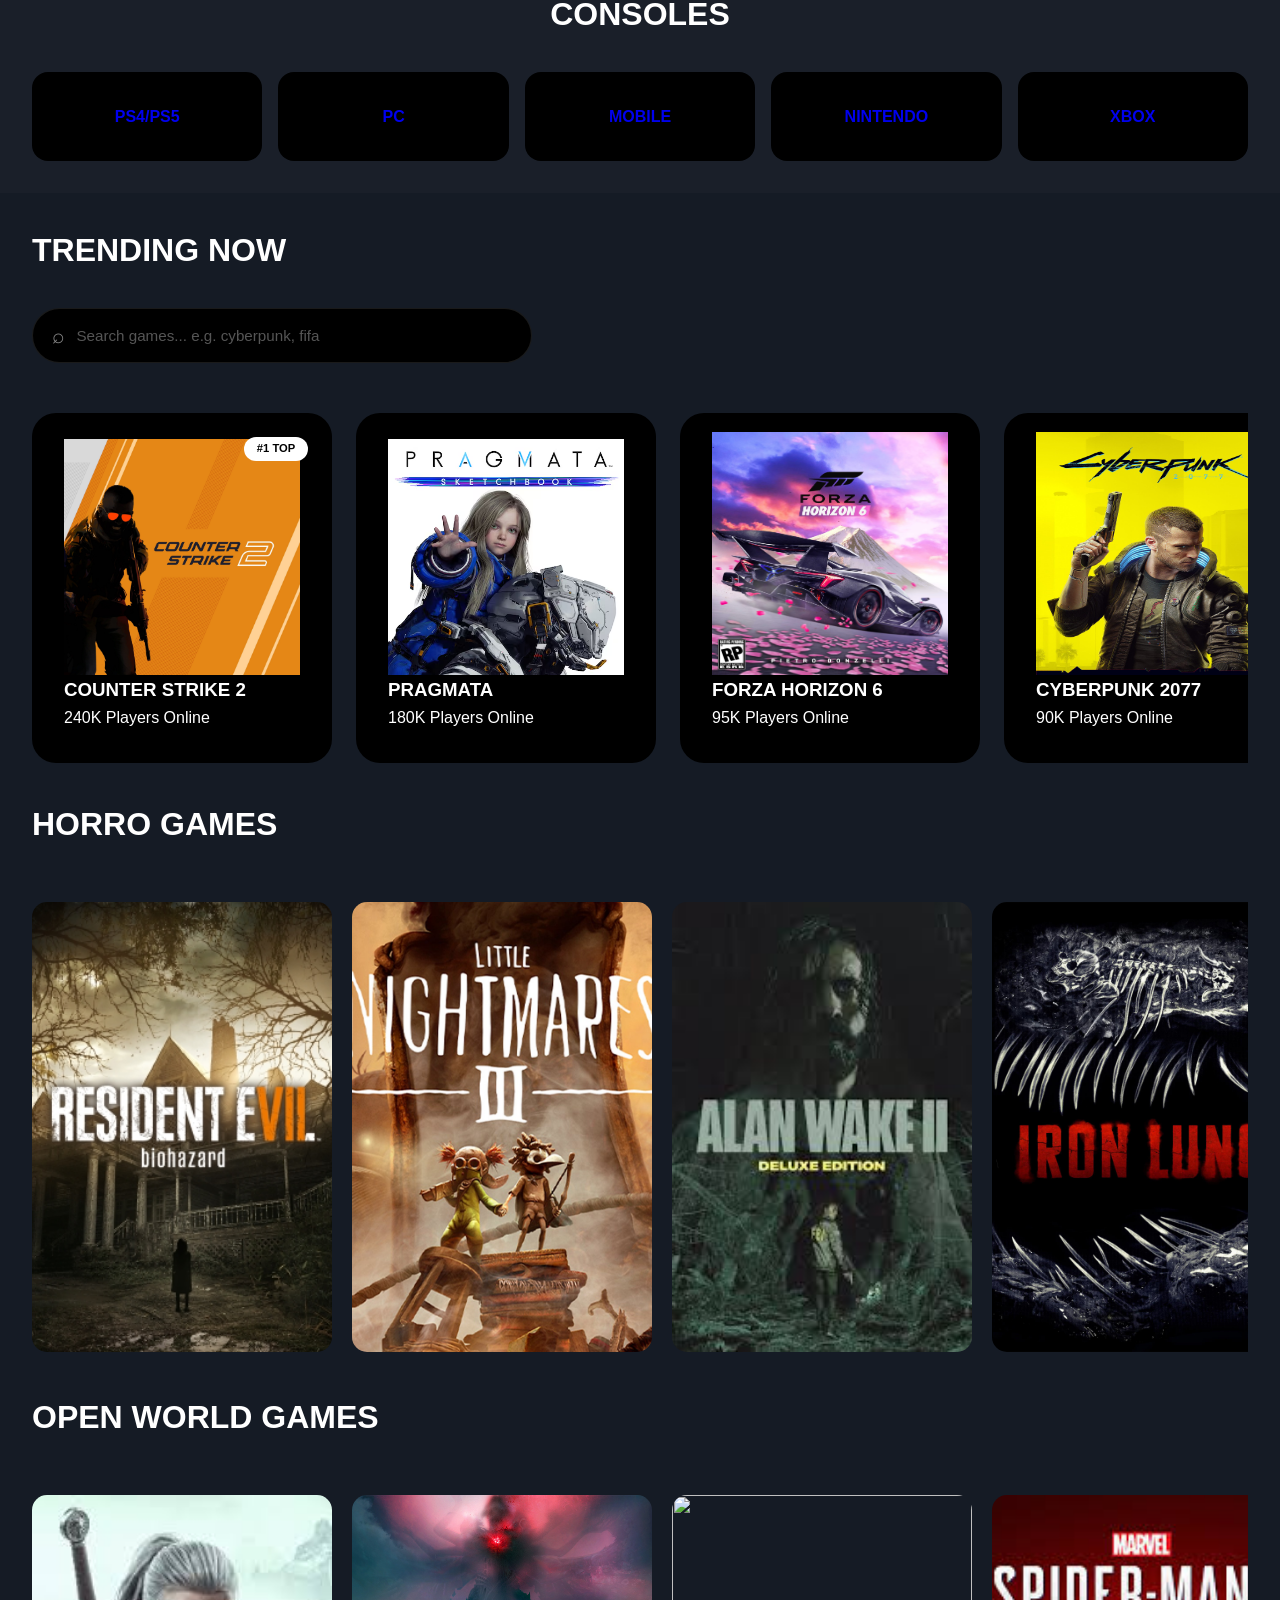
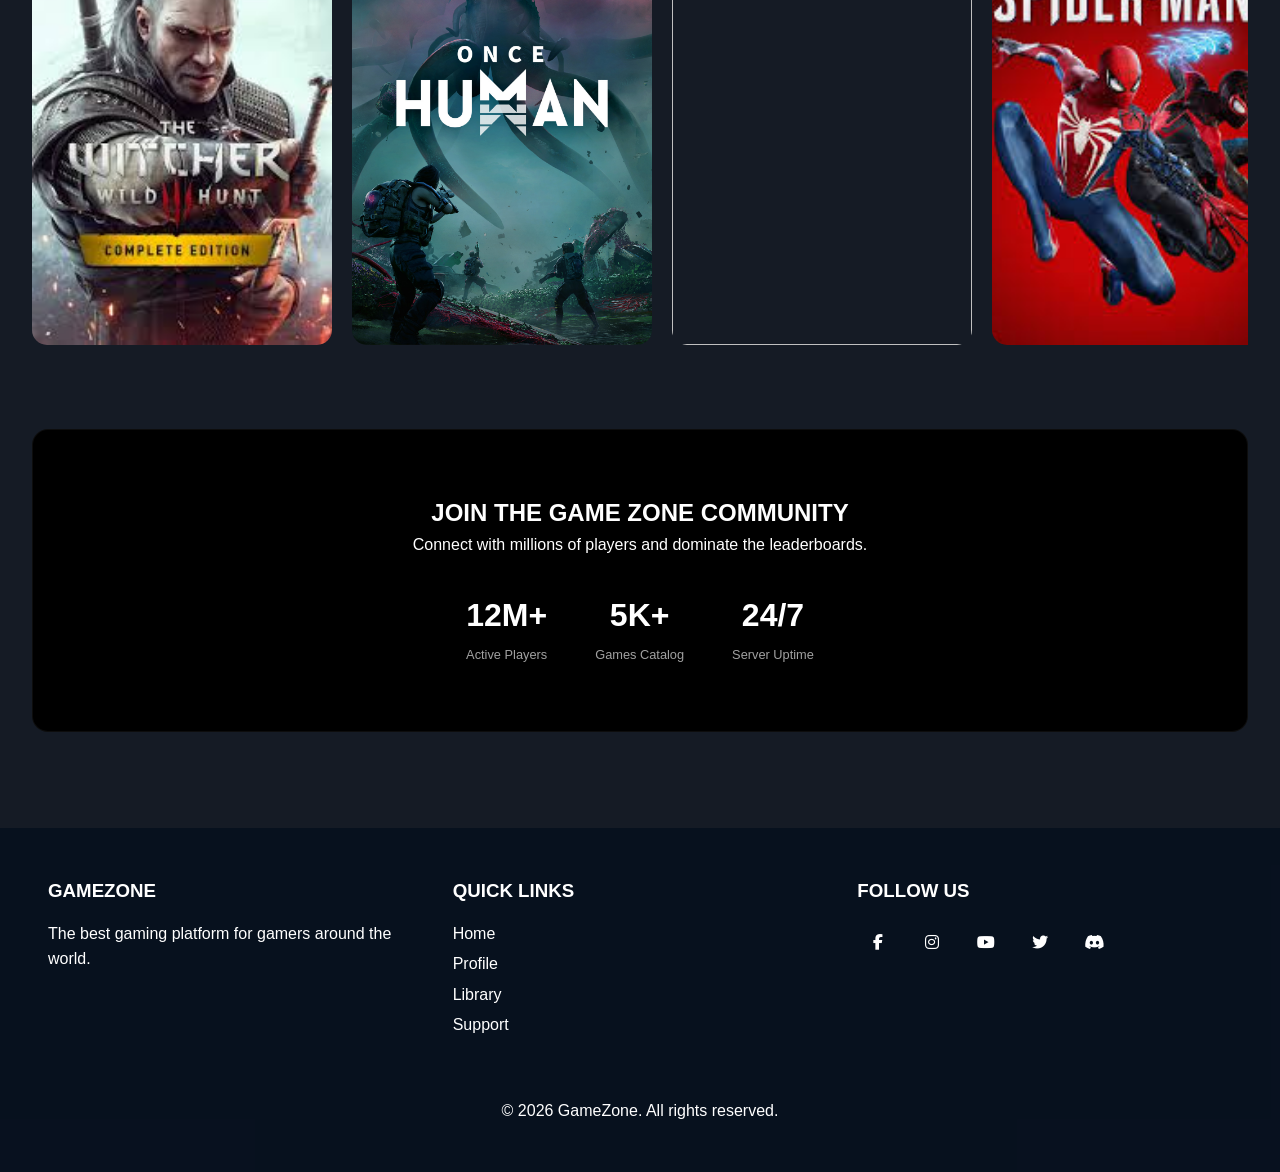
==== commit 92b4499a: "Update index.html" ====
--- a/index.html
+++ b/index.html
@@ -159,7 +159,7 @@
     <div class="scroll-track">
         <img src="img/images-3.jpeg" >
         <img src="img/once-human-1jg0b.jpg">
-        <img src="img/Screenshot 2026-04-25 at 11.34.50 AM.png">
+        <img src="img/10.jpeg">
         <img src="img/images-2.jpeg" >
         <img src="img/395b45219557497b6580e4ce372f8dea604ee5dd16f45da5.png.avif" >
         <img src="img/where-winds-meet-tag-page-cover-art.avif">
@@ -167,7 +167,7 @@
 
         <img src="img/images-3.jpeg" >
         <img src="img/once-human-1jg0b.jpg">
-        <img src="img/Screenshot 2026-04-25 at 11.34.50 AM.png">
+        <img src="img/10.jpeg">
         <img src="img/images-2.jpeg" >
         <img src="img/395b45219557497b6580e4ce372f8dea604ee5dd16f45da5.png.avif" >
         <img src="img/where-winds-meet-tag-page-cover-art.avif">
--- a/home.css
+++ b/home.css
@@ -35,7 +35,7 @@
     text-transform: uppercase;
 }
 
-/* Navbar */
+
 .navbar {
     display: flex;
     justify-content: space-between;
@@ -68,7 +68,28 @@
     font-weight: bold;
     cursor: pointer;
 }
-
+.btn-theme-toggle {
+    position: fixed;
+    bottom: 2rem;
+    right: 2rem;
+    z-index: 999;
+    background: rgba(255,255,255,0.15);
+    color: white;
+    border: 1px solid rgba(255,255,255,0.3);
+    padding: 0.5rem 1rem;
+    border-radius: 20px;
+    cursor: pointer;
+    display: flex;
+    align-items: center;
+    gap: 0.5rem;
+    font-size: 0.85rem;
+    backdrop-filter: blur(10px);
+    transition: 0.3s;
+}
+
+.btn-theme-toggle:hover {
+    background: rgba(255,255,255,0.25);
+}
 .home1 {
     height: 100vh;
     display: flex;
@@ -120,7 +141,6 @@
     z-index: -1;
 }
 
-/* Grid & Cards */
 .section-container{
     padding: 2rem 0;
     max-width: 95%;
@@ -179,7 +199,7 @@
 
 .btn-card:hover { background: white; color: black; }
 
-/* Categories */
+
 .categories-section { background: rgba(255,255,255,0.02); }
 .category-grid {
     display: grid;
@@ -199,7 +219,7 @@
 
 .category-card:hover { background: white; color: black; }
 
-/* Trending Scroll */
+
 .horizontal-scroll {
     display: flex;
     gap: 1.5rem;
@@ -231,7 +251,7 @@
     font-weight: bold;
 }
 
-/* Community & Footer */
+
 .community-box { text-align: center; padding: 4rem; }
 .stats-grid {
     display: flex;
@@ -309,12 +329,12 @@
     border-top: 1px solid var(--border);
     padding-top: 20px;
 }
-/* Responsive Adjustments */
+
 @media (max-width: 600px) {
     .nav-links { display:block; }
     .stats-grid { flex-direction: column; gap: 1.5rem; }
 }
-/* Variables for easy adjustments */
+
 :root {
     --scroll-speed: 40s;
     --img-width: 280px;
@@ -326,45 +346,45 @@
     overflow: hidden;
     padding: 20px 0;
     position: relative;
-    background: transparent; /* Matches your site background */
+    background: transparent; 
 }
 
 .scroll-track {
     display: flex;
-    width: max-content; /* Critical: allows the track to be as long as the images */
+    width: max-content; 
     gap: var(--img-gap);
     animation: scroll-animation var(--scroll-speed) linear infinite;
 }
 
 .scroll-track img {
     width: 300px;
-    height: 450px; /* Adjust height as needed */
+    height: 450px; 
     object-fit: cover;
     border-radius: 15px;
     transition: transform 0.4s ease;
 }
 
-/* Pause when the user hovers over the images */
+
 .scroll-container:hover .scroll-track {
     animation-play-state: paused;
 }
 
-/* Smooth pop effect on hover */
+
 .scroll-track img:hover {
     transform: scale(1.08);
 }
 
-/* The Animation Logic */
+
 @keyframes scroll-animation {
     0% {
         transform: translateX(0);
     }
     100% {
-        /* Move exactly half the width of the duplicated track */
+    
         transform: translateX(calc(-50% - (var(--img-gap) / 2)));
     }
 }
-/* Search Bar */
+
 .search-wrapper {
     margin-bottom: 1.5rem;
 }
@@ -426,7 +446,7 @@
     min-height: 1rem;
 }
 
-/* Card highlight when found */
+
 .trending-card {
     transition: all 0.4s ease;
 }
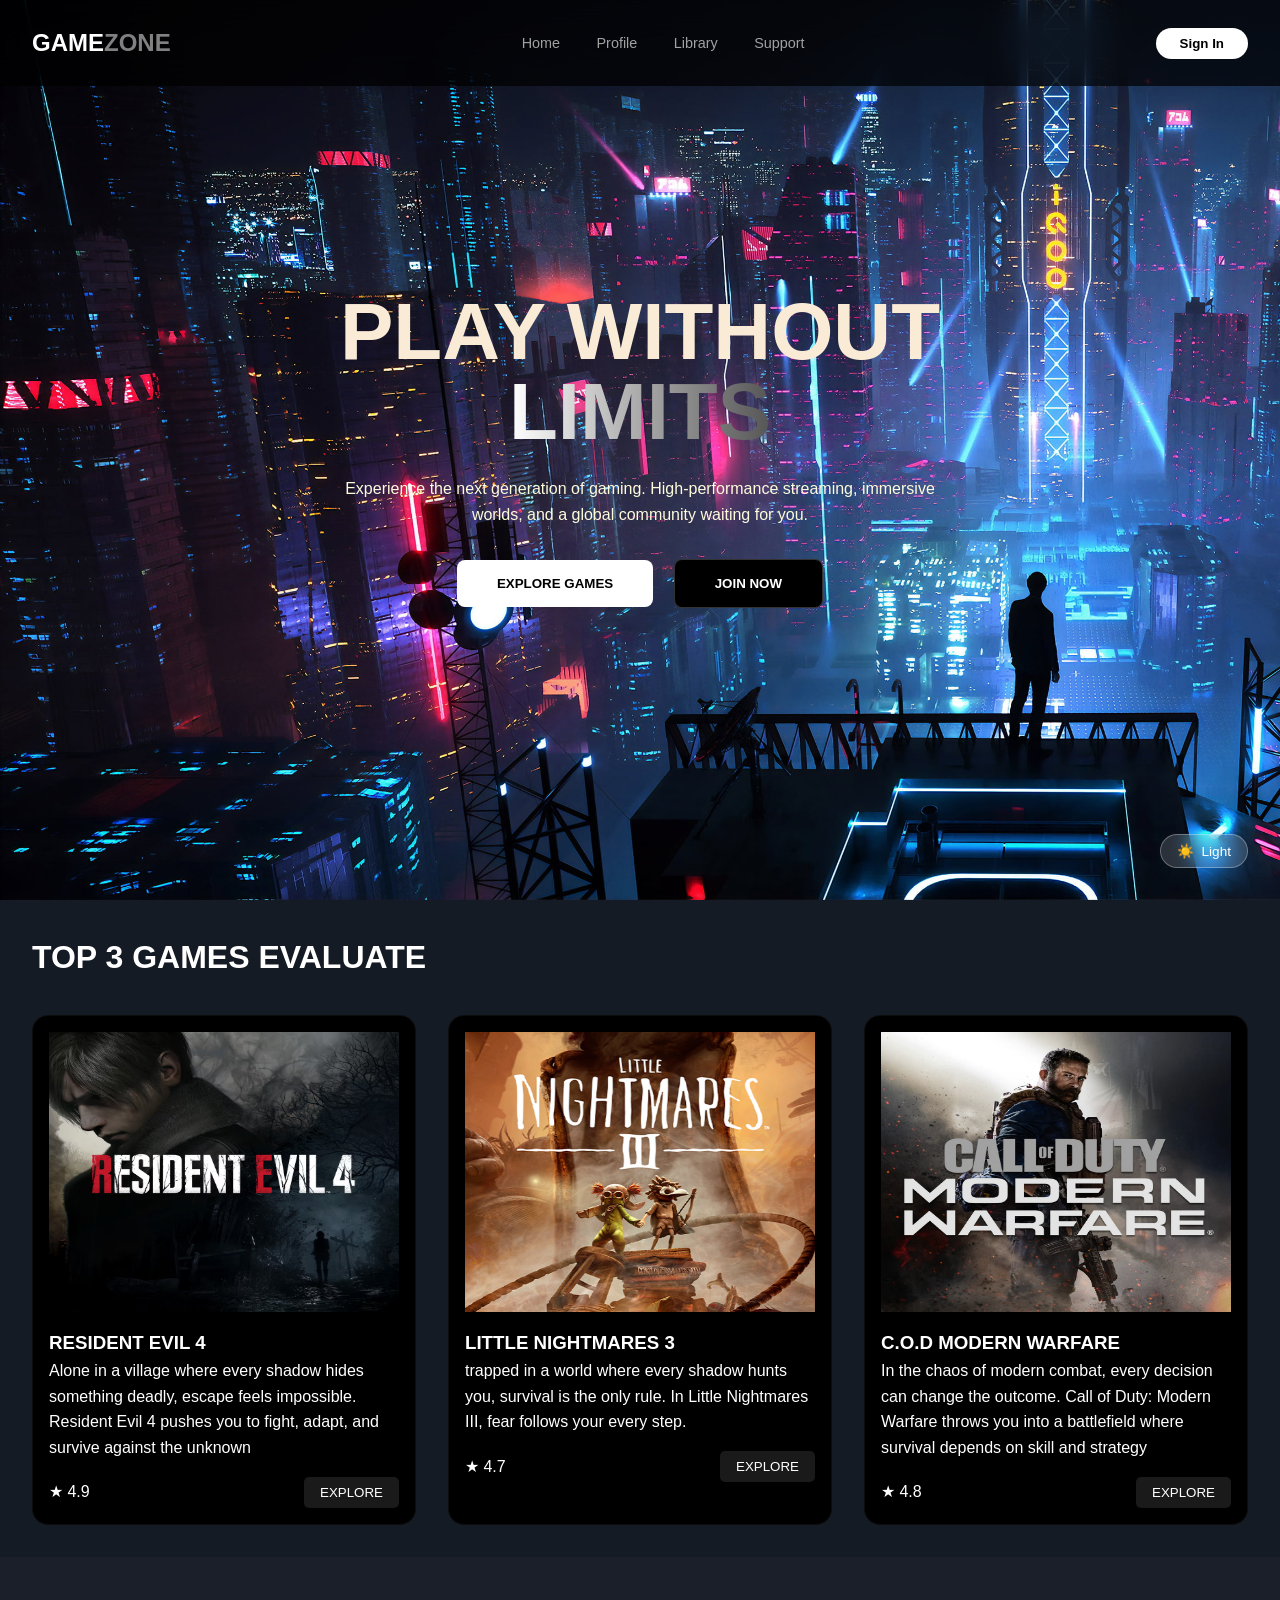
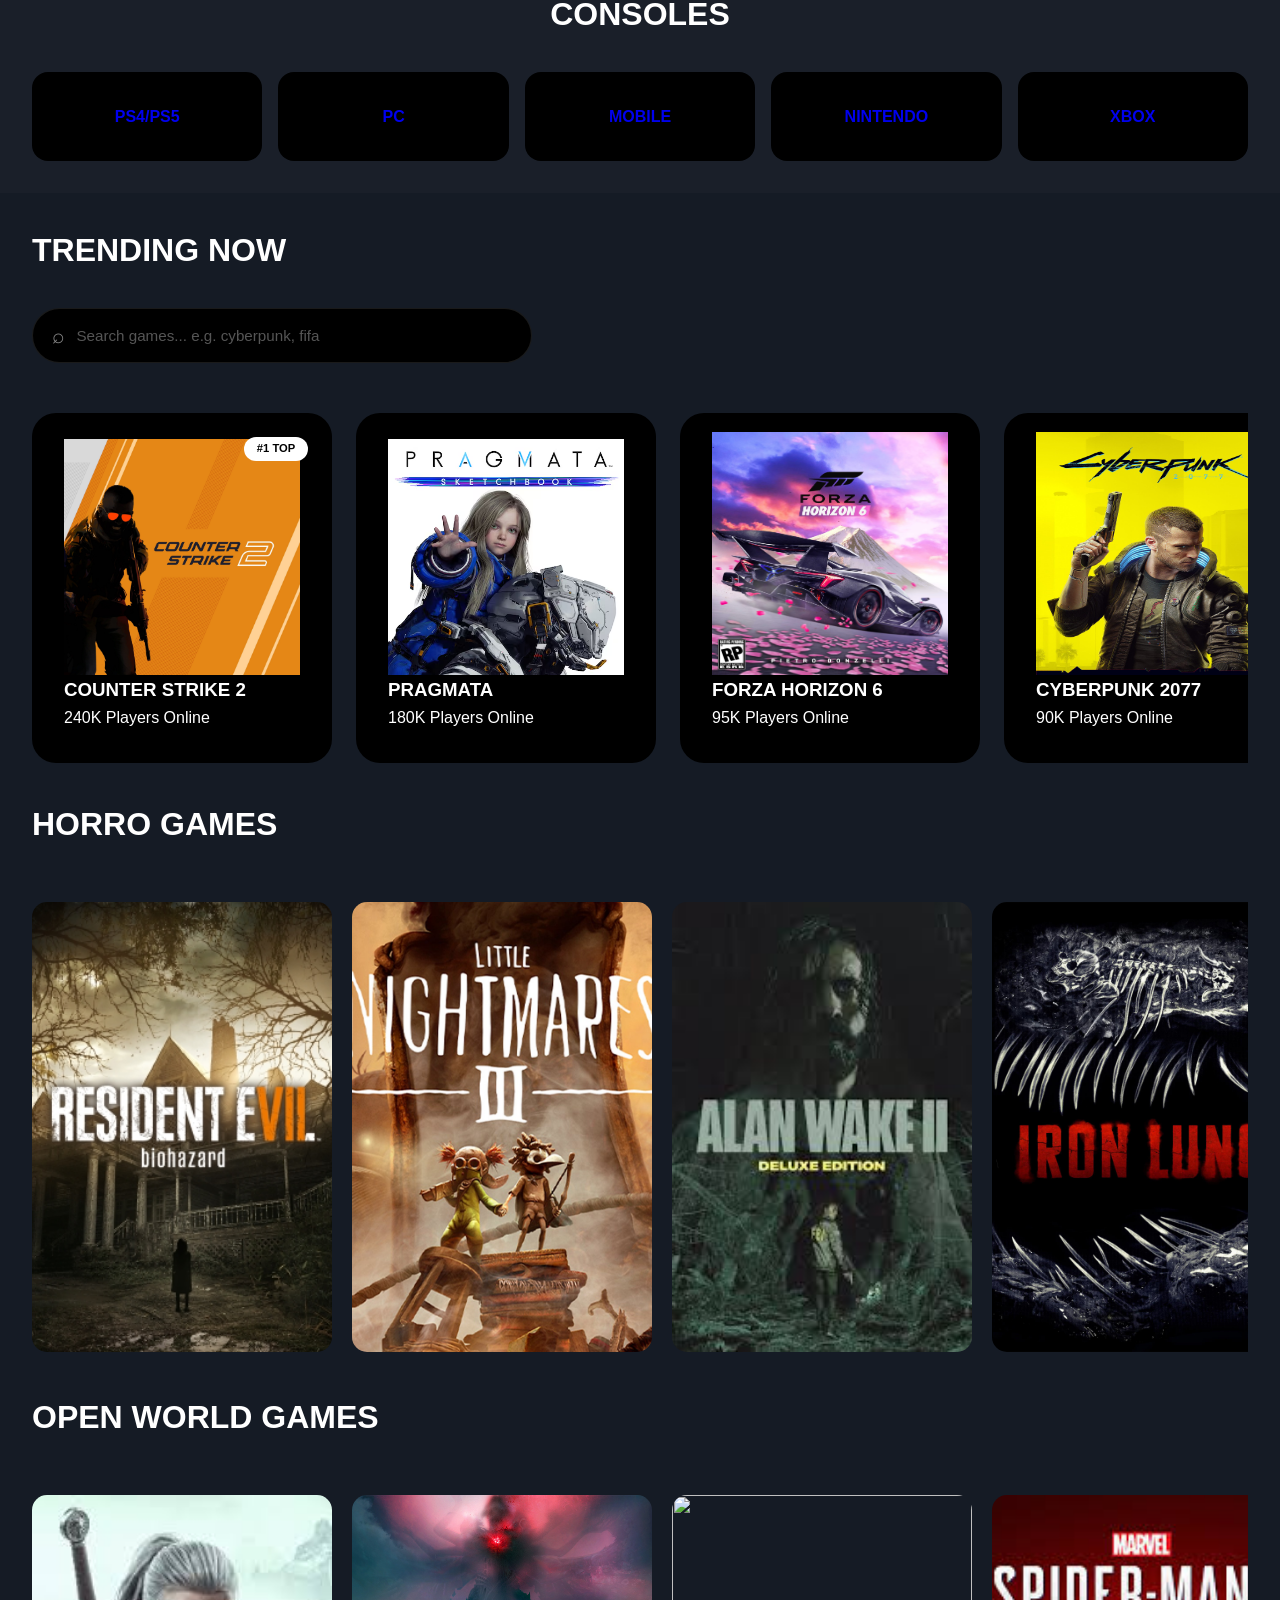
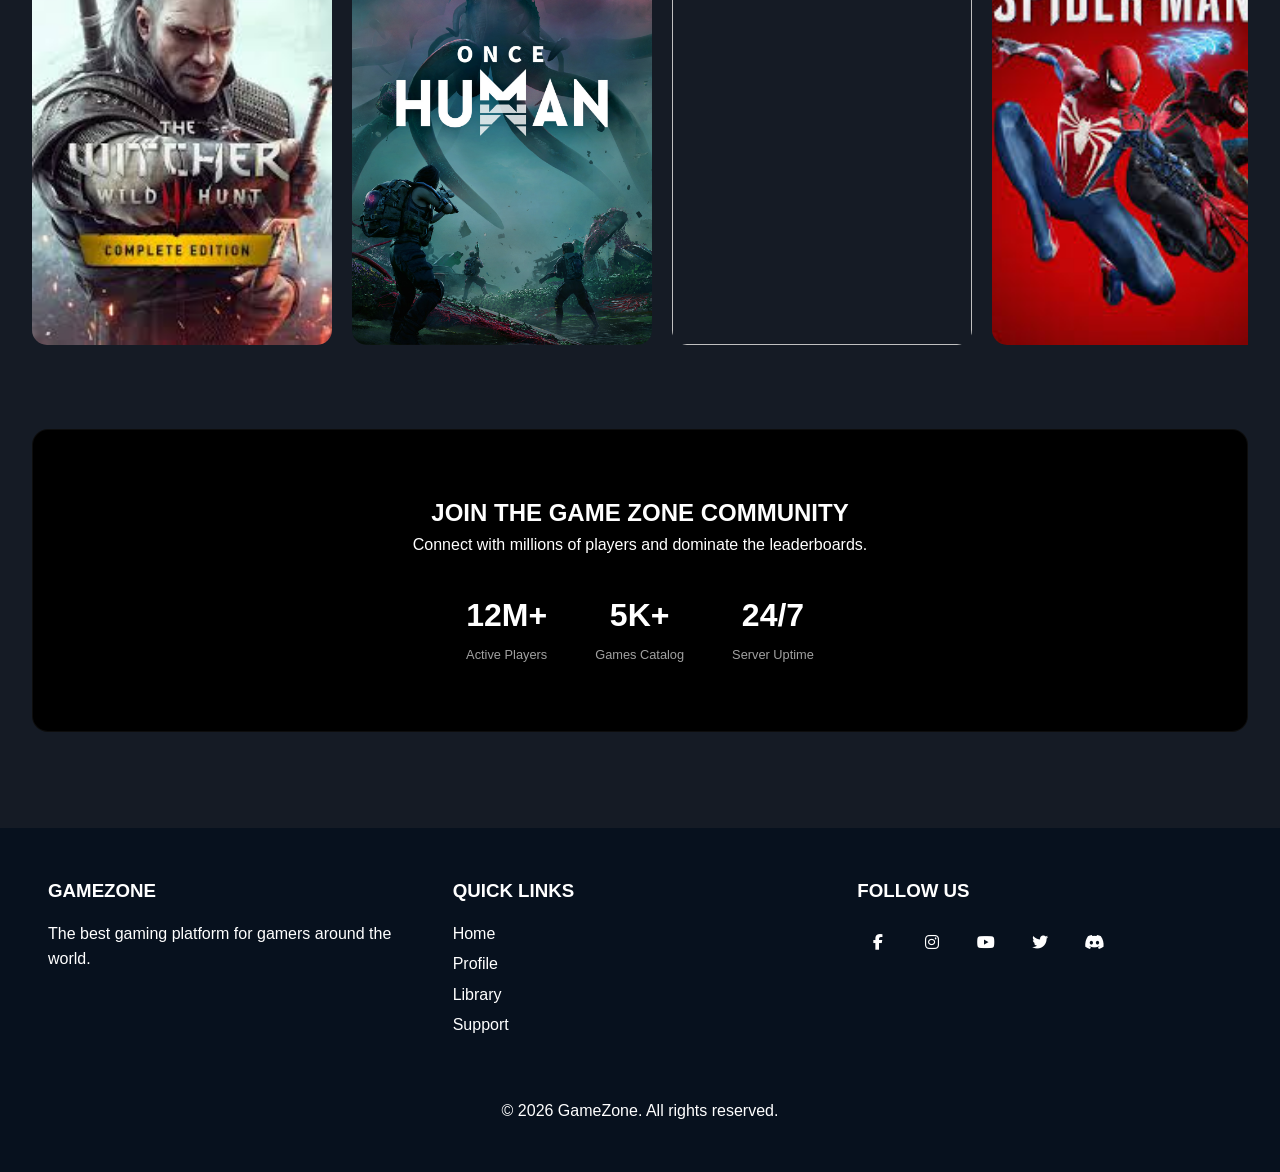
==== commit 6cfed0f4: "Update index.html" ====
--- a/index.html
+++ b/index.html
@@ -17,7 +17,7 @@
             <a href="library.html">Library</a>
             <a href="Contact-Us.html">Support</a>
         </div>    
-        <a href="log.html"><button class="btn-login">LOGIN</button></a>
+        <a href="log.html"><button id="logoutBtn" class="btn-login">LOGIN</button></a>
     </nav>
     
     <button class="btn-theme-toggle" id="themeToggle" title="Switch Theme">
@@ -290,6 +290,40 @@
     }
 
     searchInput.addEventListener('input', e => searchGames(e.target.value));
+
+
+        const logoutBtn = document.getElementById('logoutBtn');
+
+        if (logoutBtn) {
+            logoutBtn.addEventListener('click', () => {
+                localStorage.removeItem('currentUserEmail');
+                localStorage.removeItem('loggedInUser');
+
+                window.location.href = "log.html"; 
+            });
+        }
+
+        document.addEventListener('DOMContentLoaded', () => {
+            const authBtn = document.getElementById('logoutBtn'); 
+        
+            const currentUser = localStorage.getItem('currentUserEmail');
+        
+            if (currentUser) {
+                logoutBtn.innerText = "SIGNOUT";
+
+                logoutBtn.onclick = function(e) {
+                    e.preventDefault();
+                    localStorage.removeItem('currentUserEmail');
+                    localStorage.removeItem('loggedInUser');
+                    location.reload();
+                };
+            } else {
+                logoutBtn.innerText = "Sign In";
+                logoutBtn.onclick = function() {
+                    window.location.href = "log.html";
+                };
+            }
+        });
     </script>
 </body>
 </html>
--- a/home.css
+++ b/home.css
@@ -16,7 +16,7 @@
     scroll-behavior: smooth;
 }
 body {
-    background-image: url(img1/digital-art-men-city-futuristic-night-hd-wallpaper-01b69d213afe95f35634472bcdf74a70);
+    background-image: url(img1/digital-art-men-city-futuristic-night-hd-wallpaper-01b69d213afe95f35634472bcdf74a70.jpg);
     background-repeat: no-repeat;
     background-attachment: fixed;
     background-size: cover;
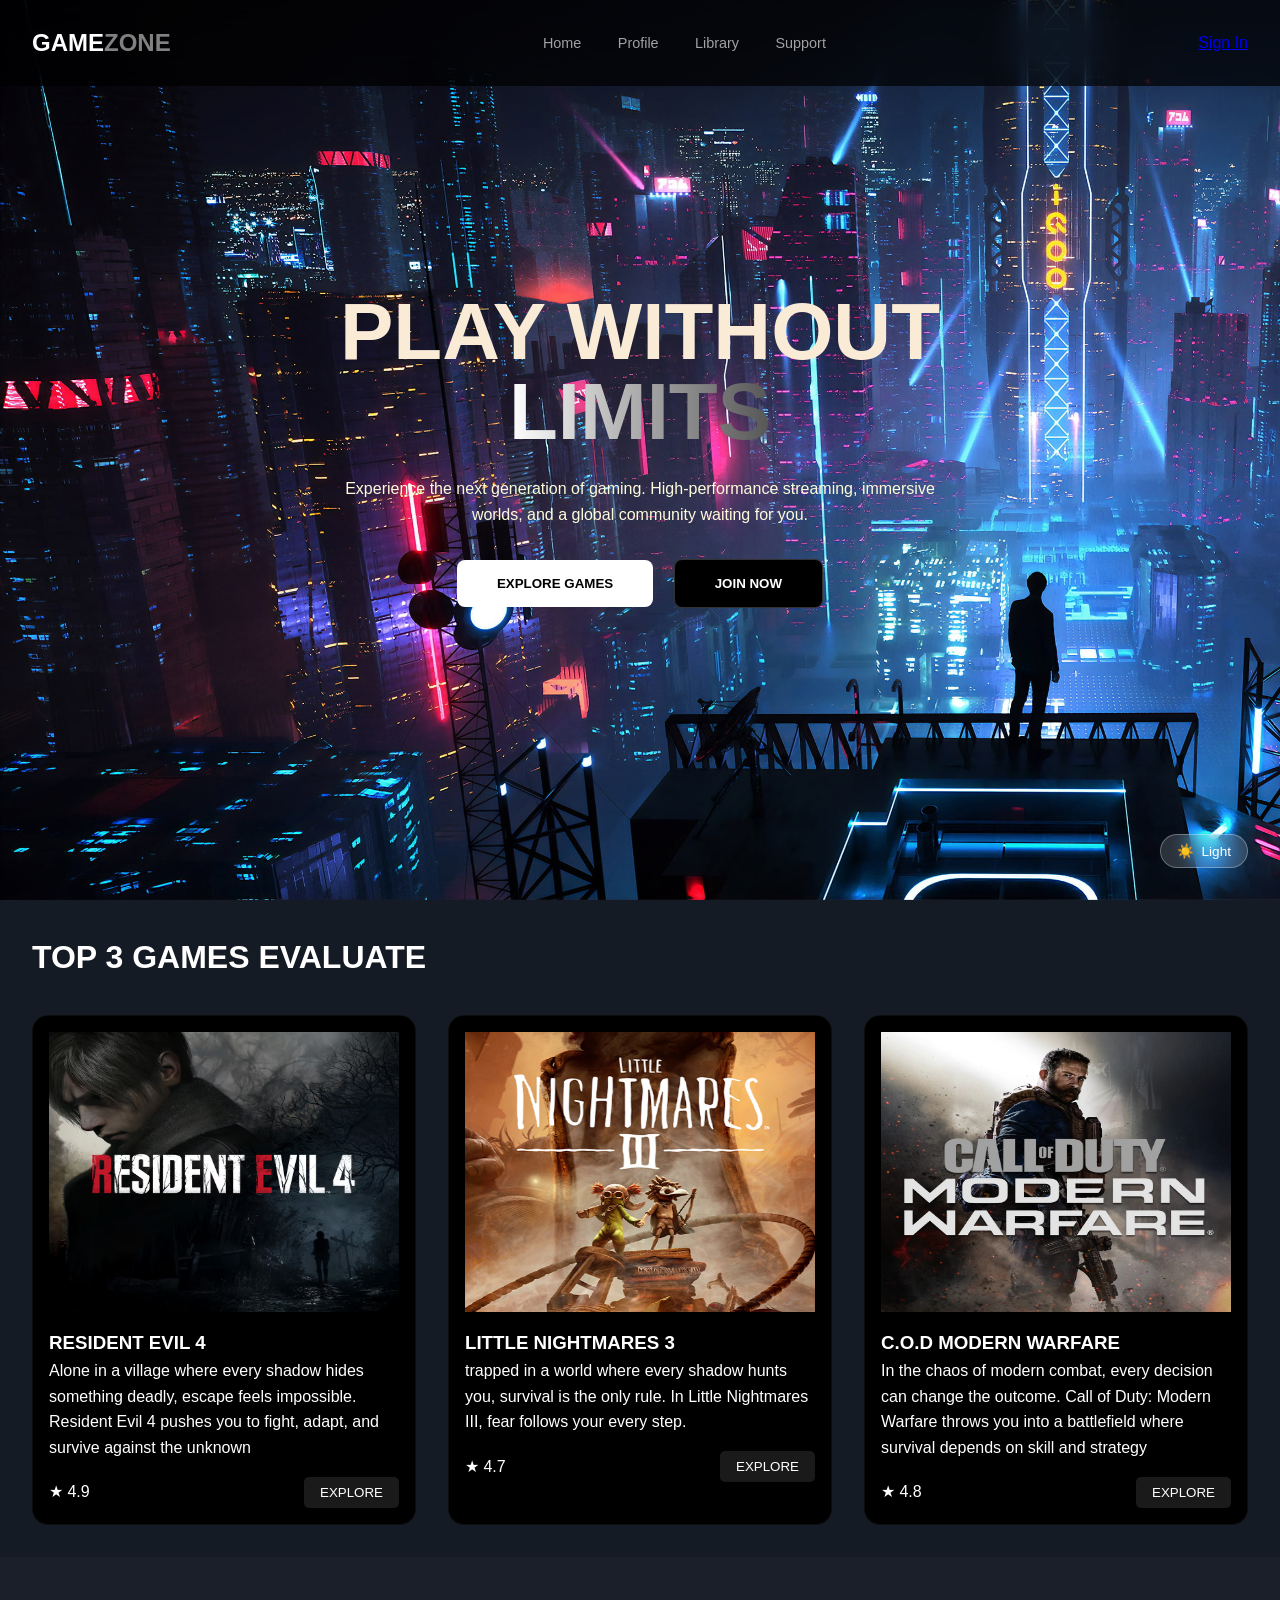
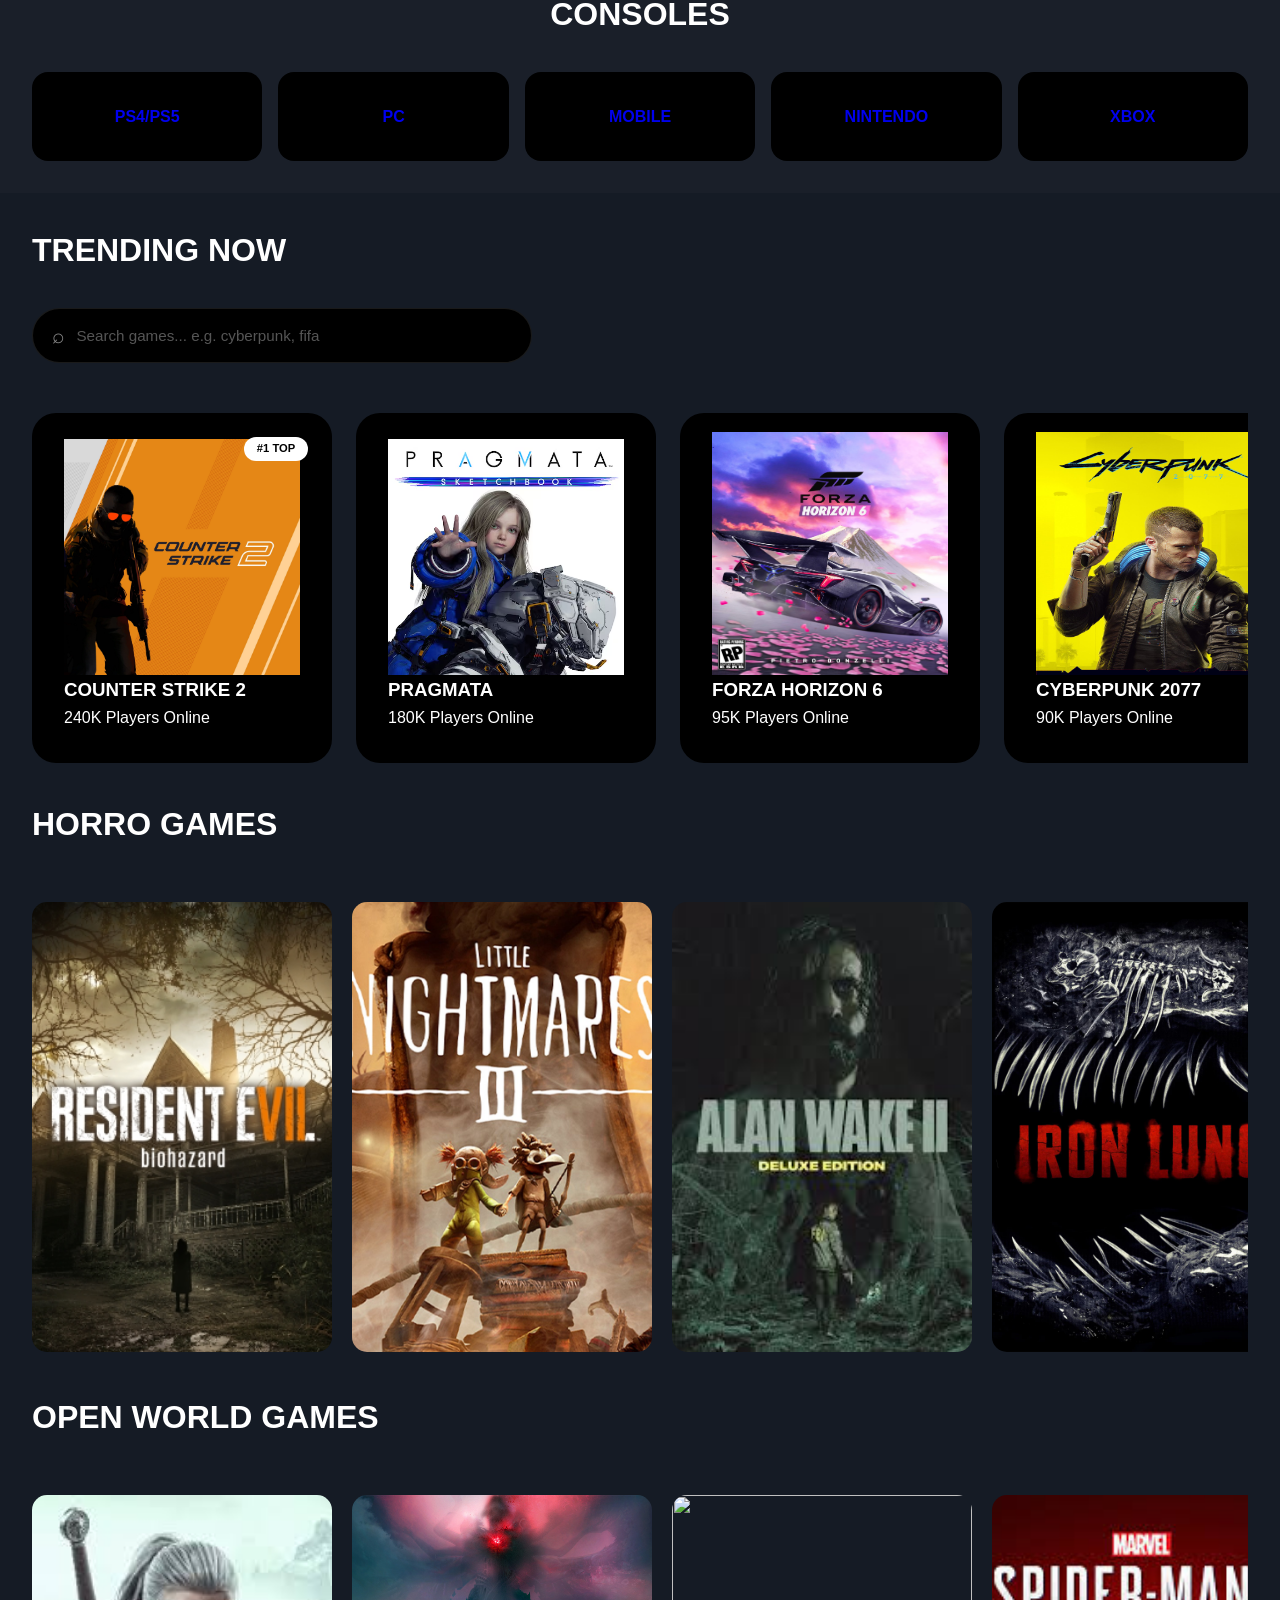
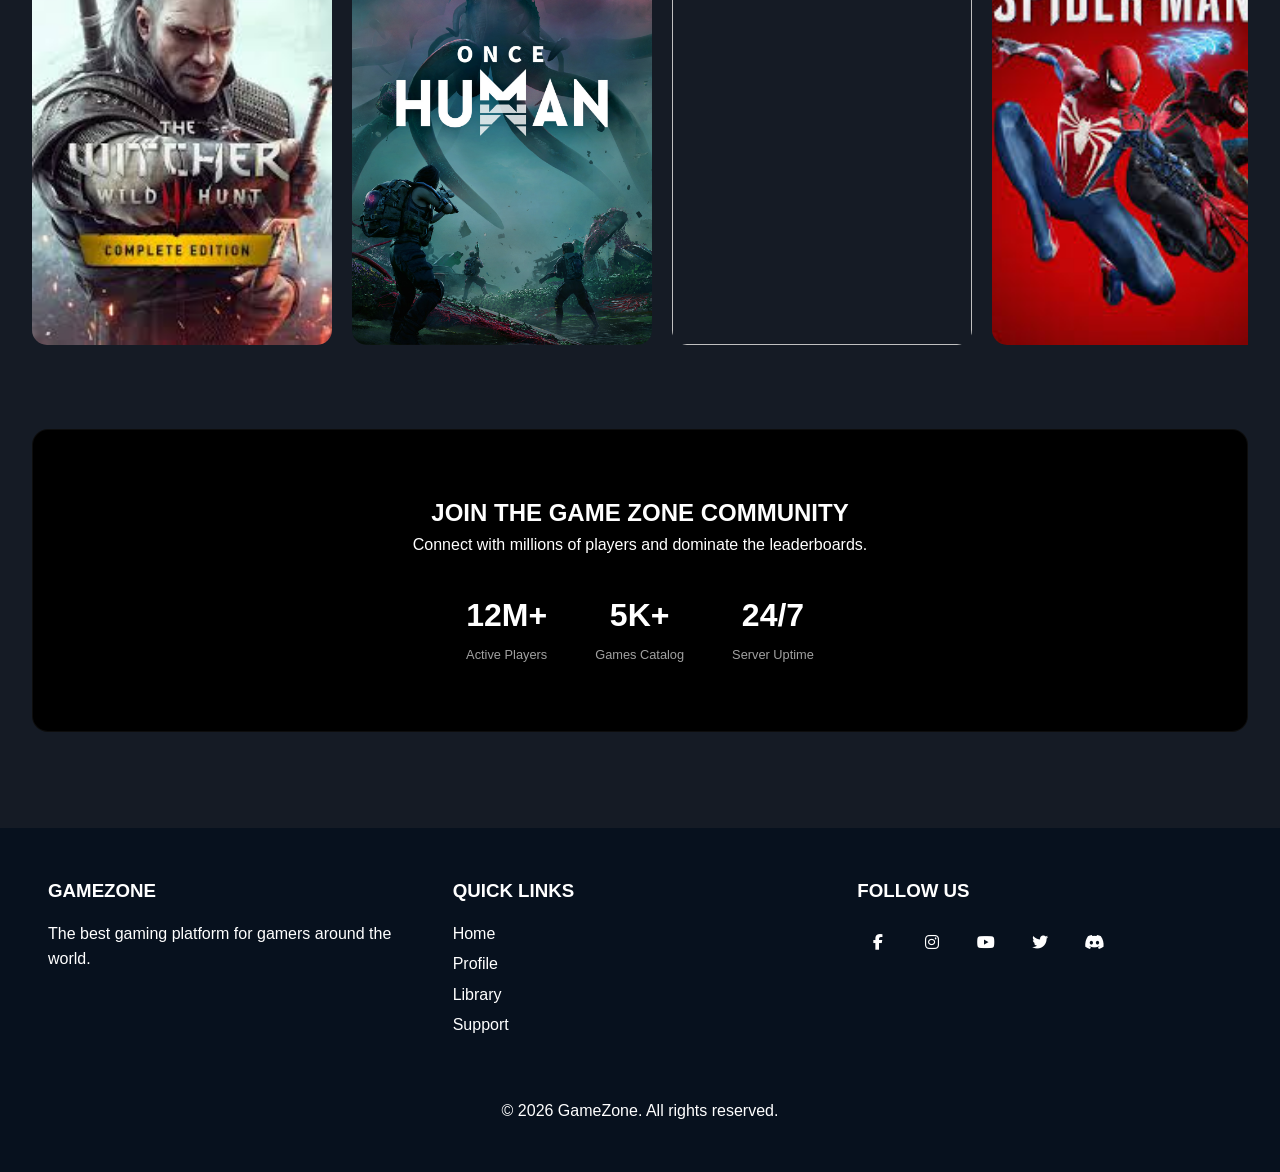
==== commit ce6720a7: "Update index.html" ====
--- a/index.html
+++ b/index.html
@@ -17,7 +17,7 @@
             <a href="library.html">Library</a>
             <a href="Contact-Us.html">Support</a>
         </div>    
-        <a href="log.html"><button id="logoutBtn" class="btn-login">LOGIN</button></a>
+        <a id="logoutBtn" href="log.html"><button  class="btn-login">LOGIN</button></a>
     </nav>
     
     <button class="btn-theme-toggle" id="themeToggle" title="Switch Theme">
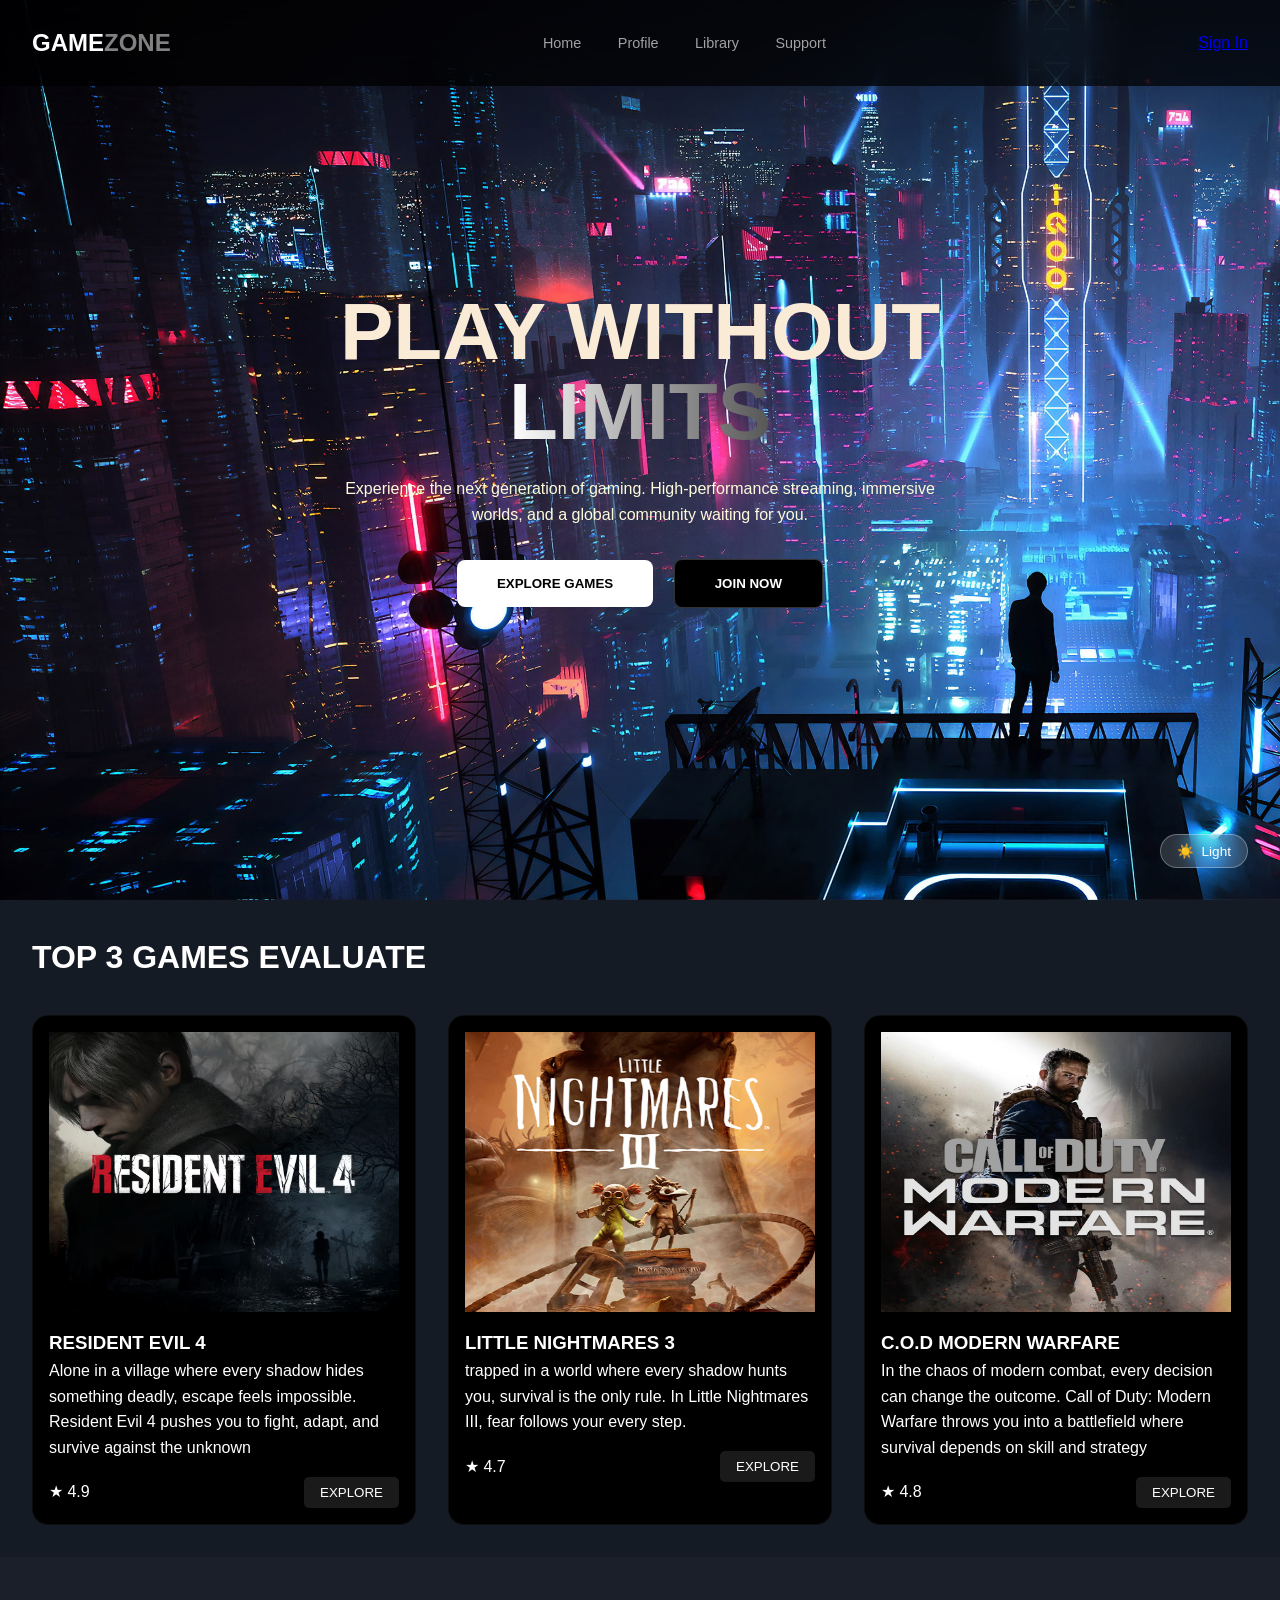
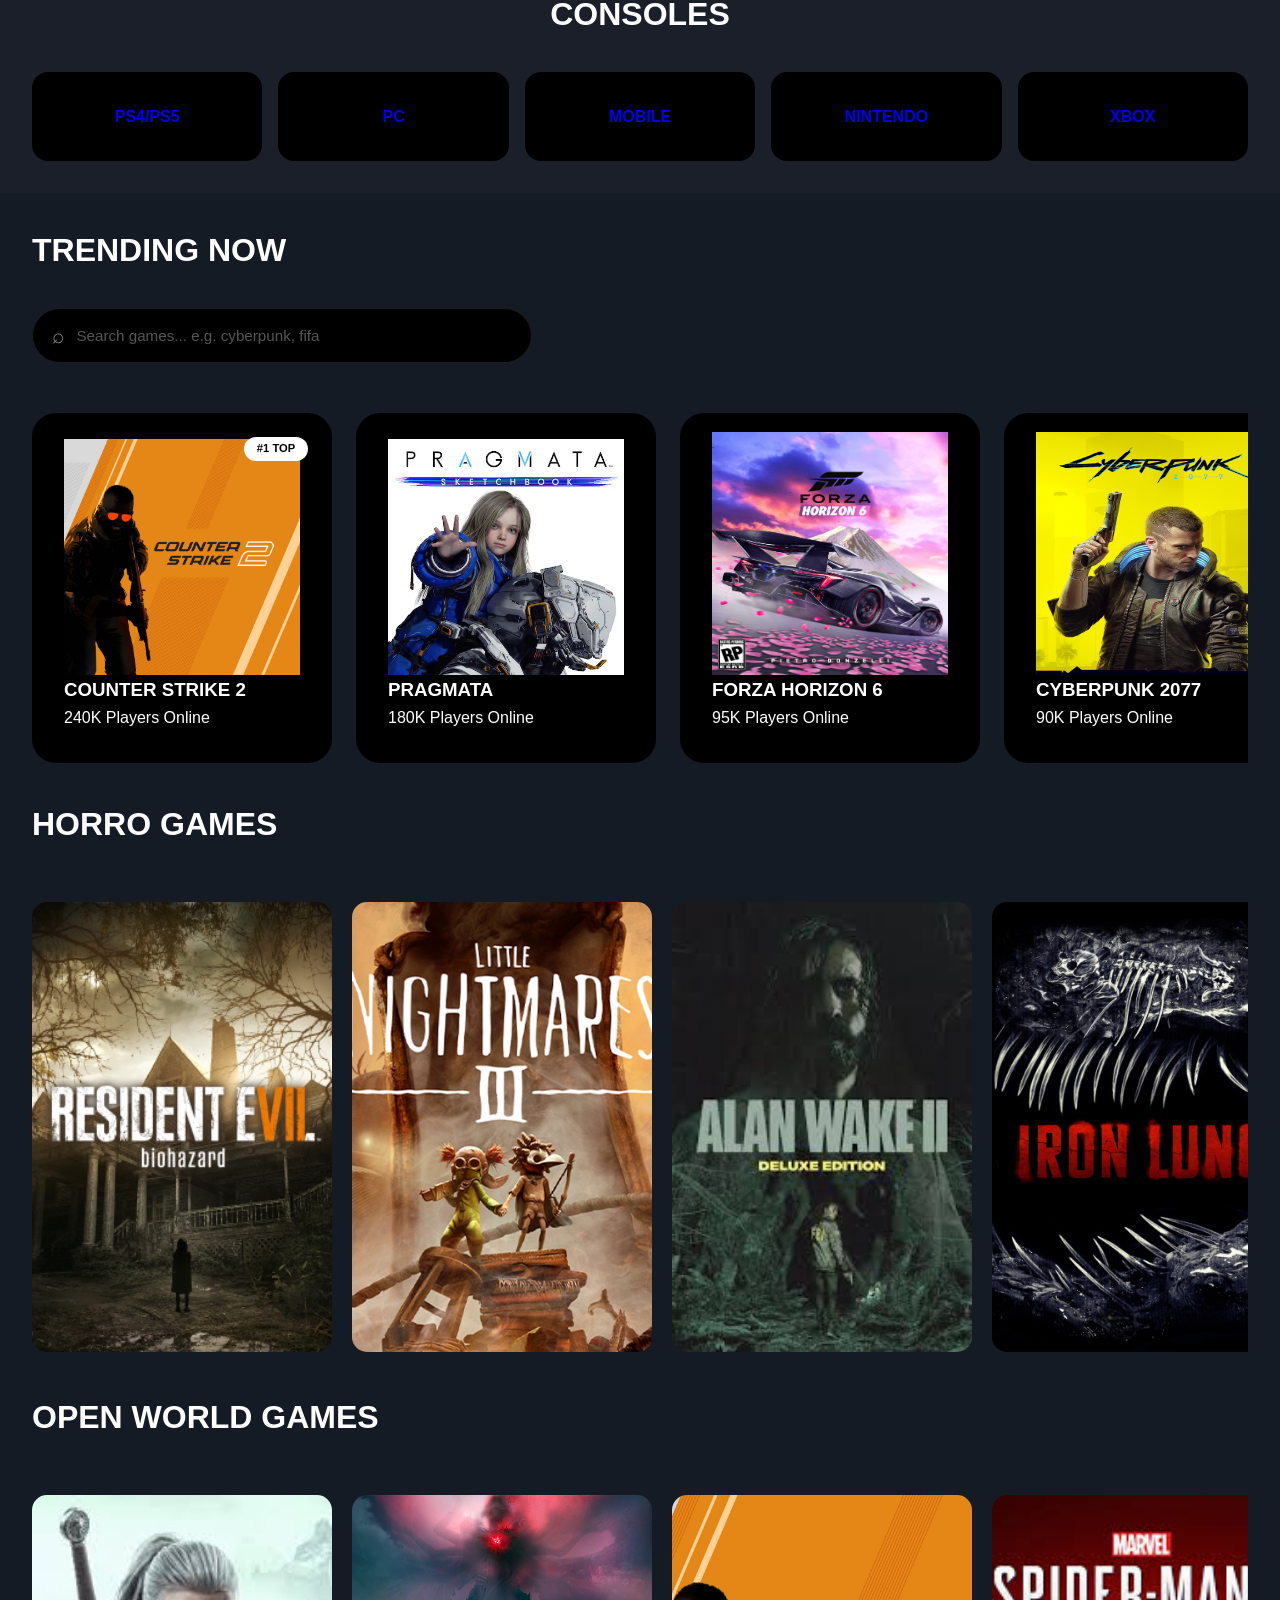
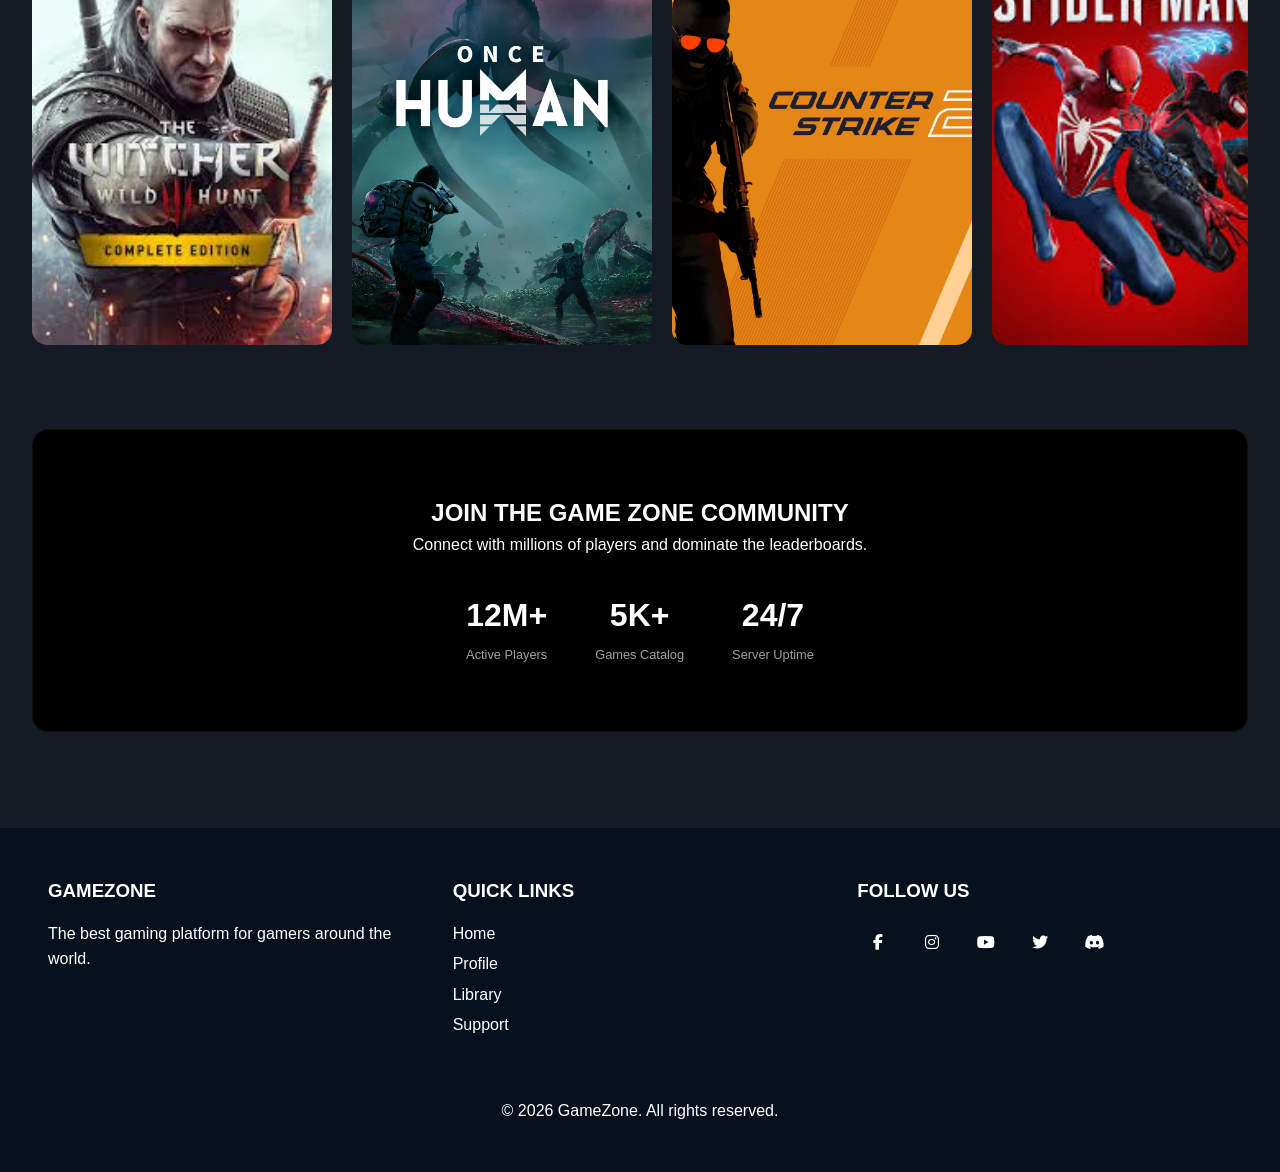
==== commit 55b88d44: "Update index.html" ====
--- a/index.html
+++ b/index.html
@@ -159,18 +159,18 @@
     <div class="scroll-track">
         <img src="img/images-3.jpeg" >
         <img src="img/once-human-1jg0b.jpg">
-        <img src="img/10.jpeg">
+        <img src="img/1.jpeg">
         <img src="img/images-2.jpeg" >
         <img src="img/395b45219557497b6580e4ce372f8dea604ee5dd16f45da5.png.avif" >
-        <img src="img/where-winds-meet-tag-page-cover-art.avif">
+        <img src="img/2.jpeg">
         <img src="img/Grand_Theft_Auto_V.png">
 
         <img src="img/images-3.jpeg" >
         <img src="img/once-human-1jg0b.jpg">
-        <img src="img/10.jpeg">
+        <img src="img/1.jpeg">
         <img src="img/images-2.jpeg" >
         <img src="img/395b45219557497b6580e4ce372f8dea604ee5dd16f45da5.png.avif" >
-        <img src="img/where-winds-meet-tag-page-cover-art.avif">
+        <img src="img/2.jpeg">
         <img src="img/Grand_Theft_Auto_V.png">
     </div>
 </div>   
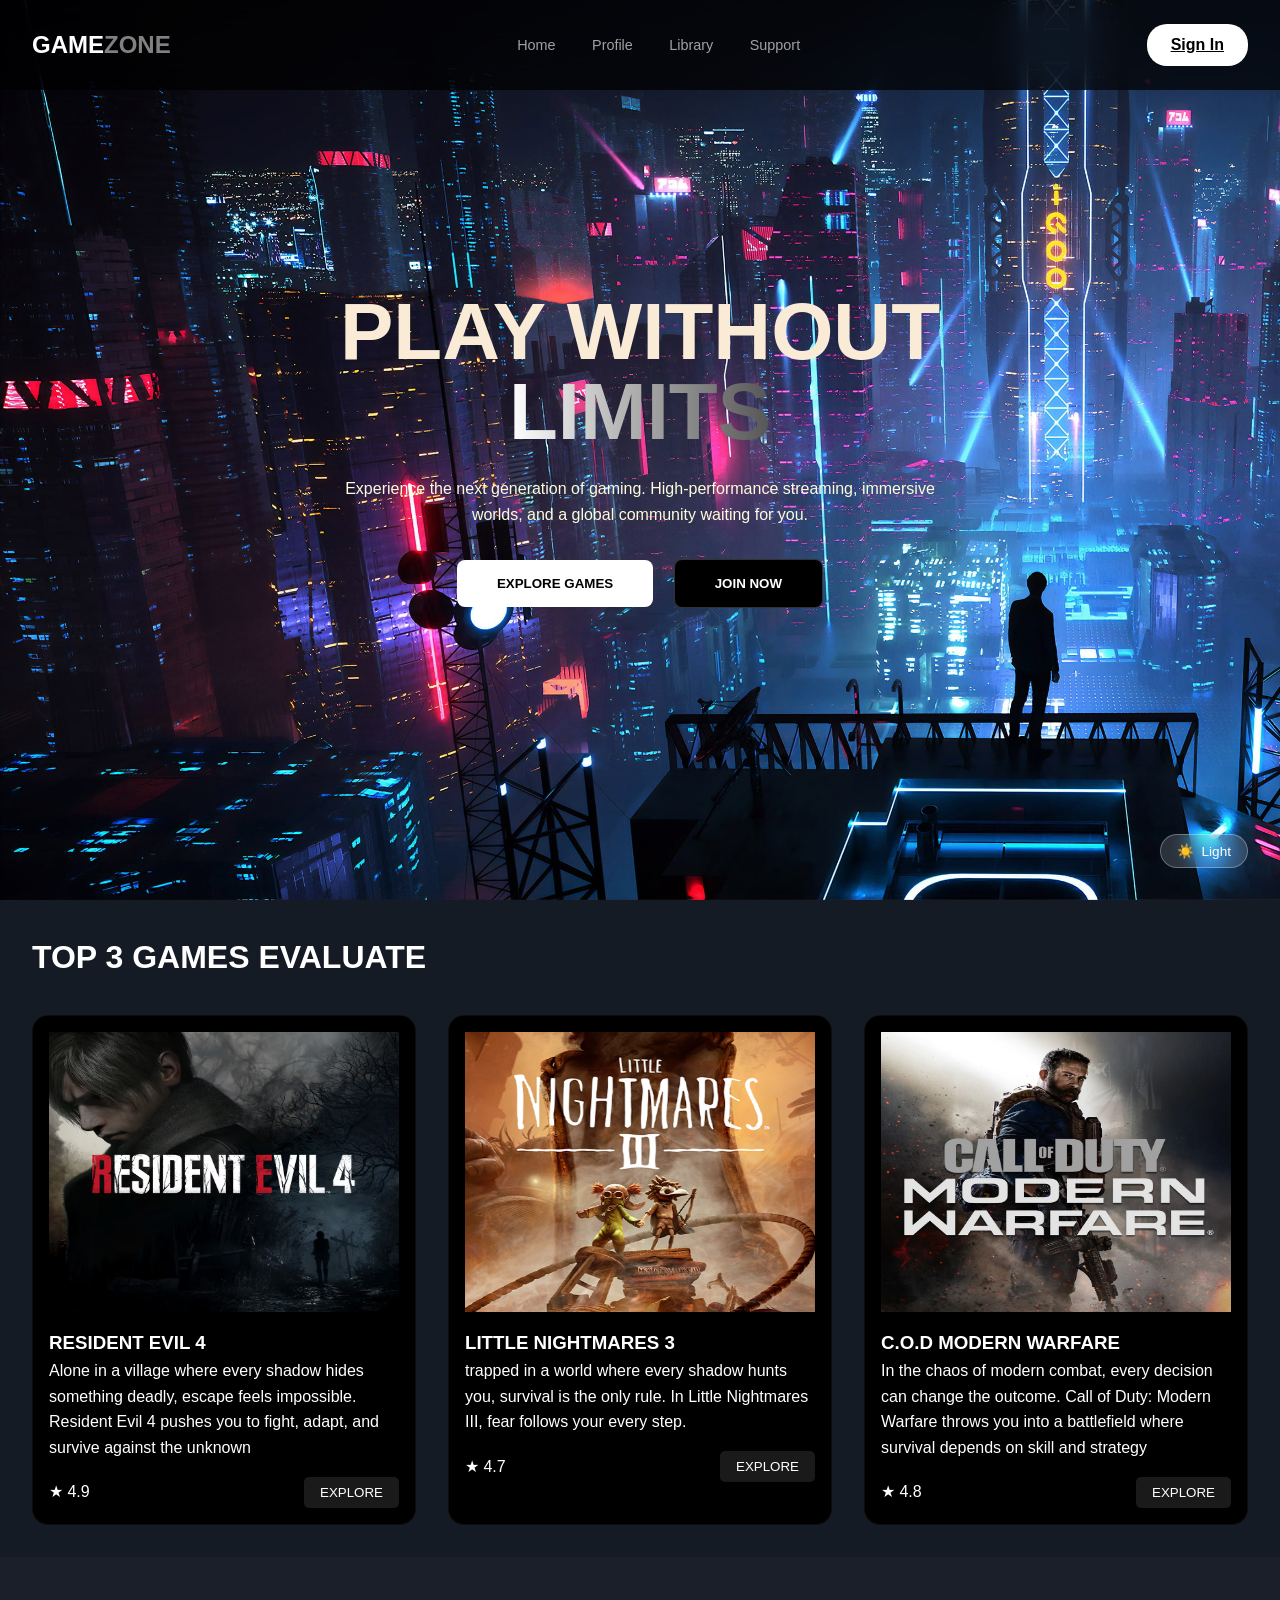
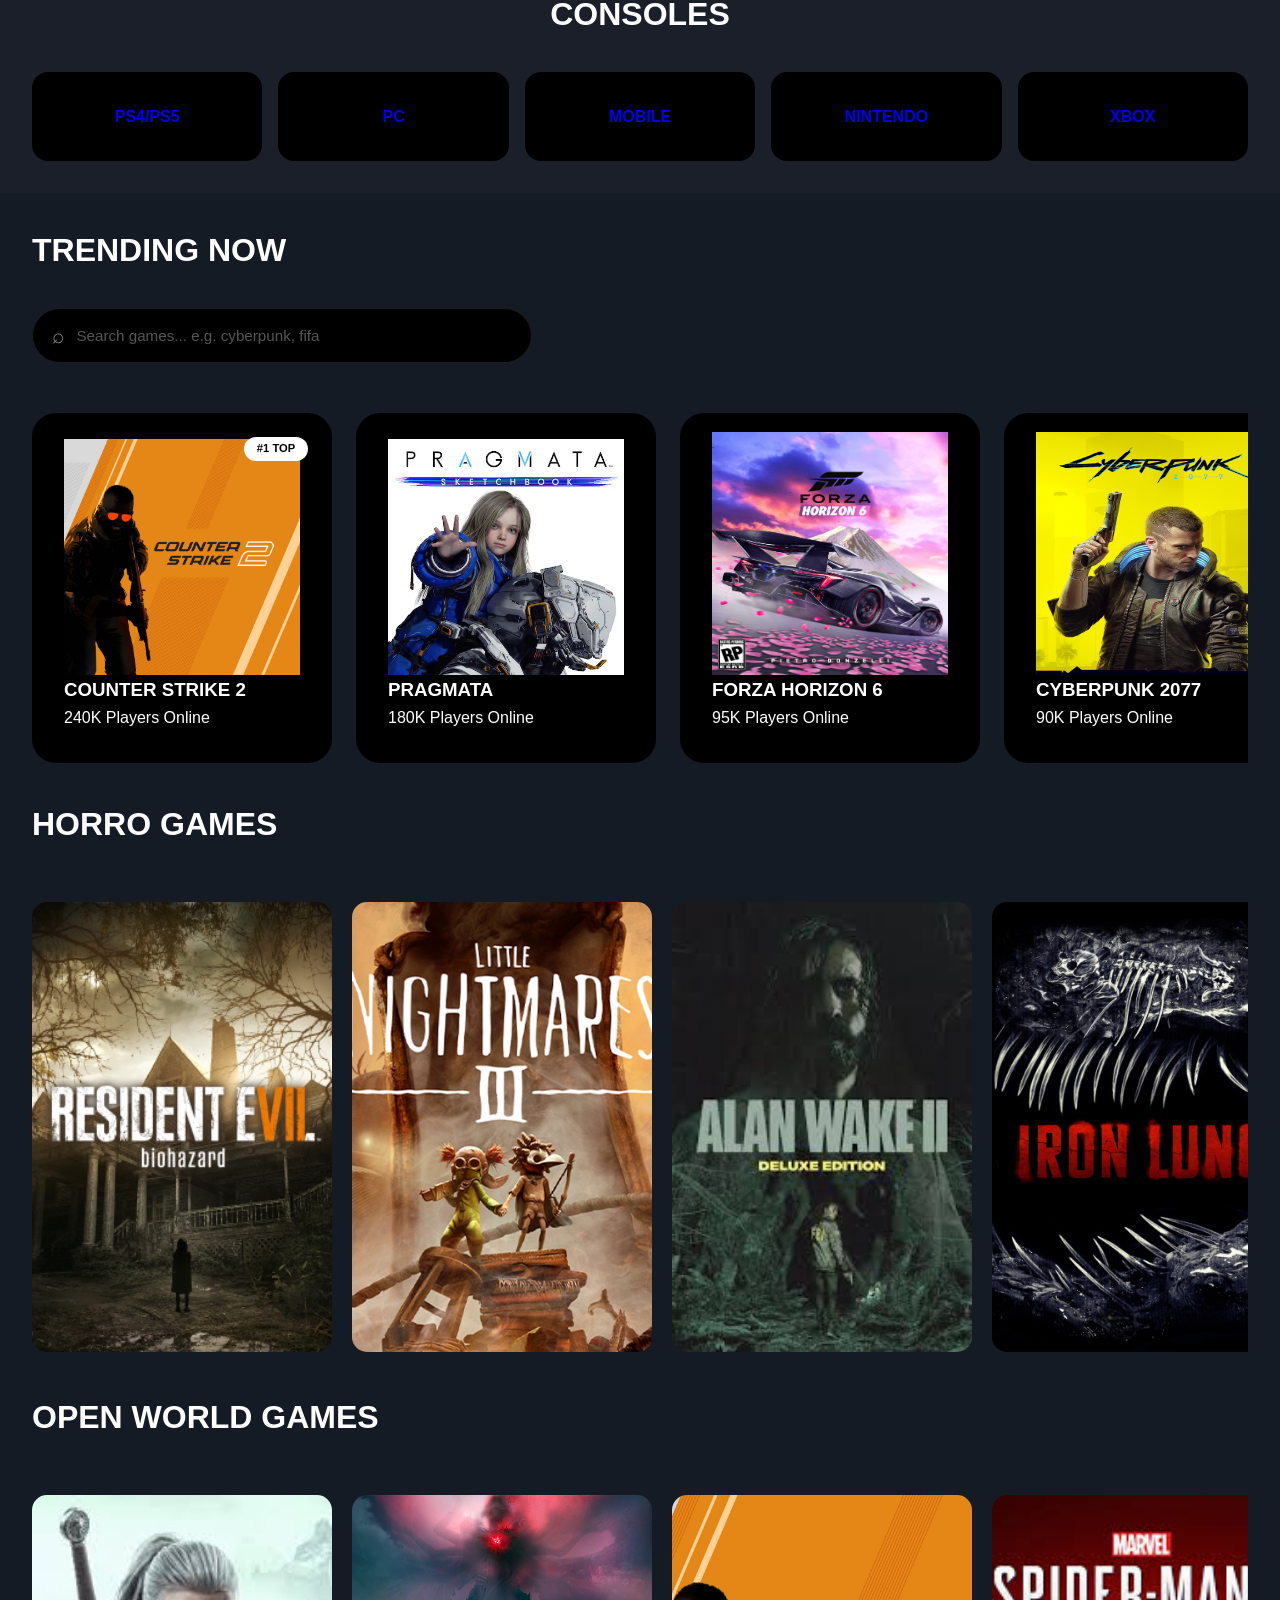
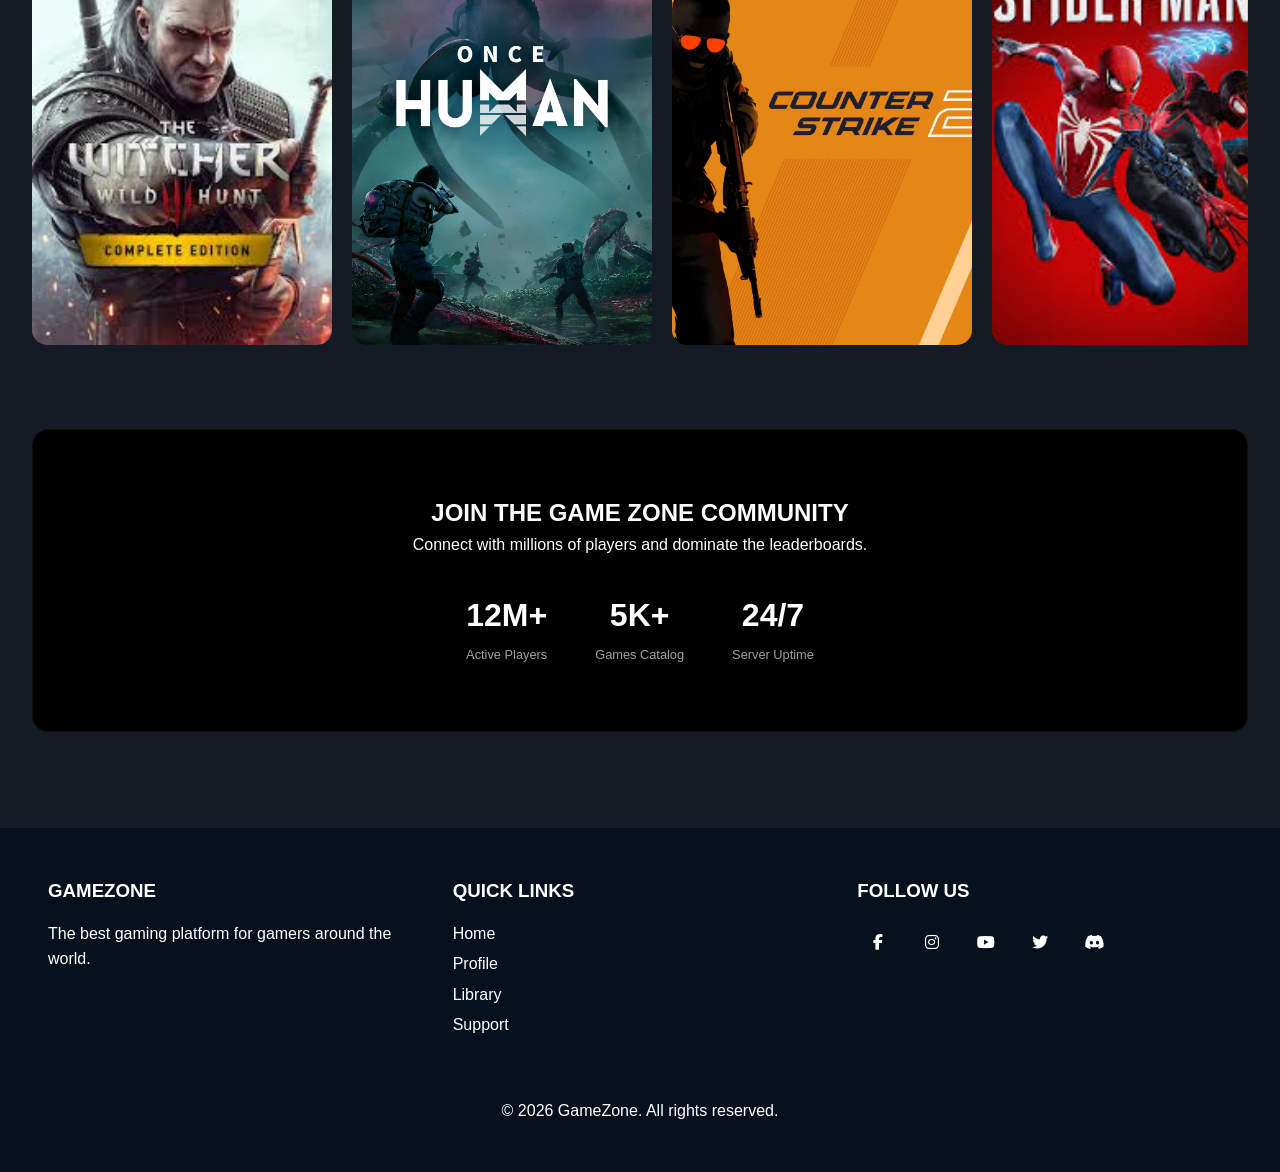
==== commit 7cfdc72c: "Update index.html" ====
--- a/index.html
+++ b/index.html
@@ -17,7 +17,7 @@
             <a href="library.html">Library</a>
             <a href="Contact-Us.html">Support</a>
         </div>    
-        <a id="logoutBtn" href="log.html"><button  class="btn-login">LOGIN</button></a>
+        <a class="btn-login" id="logoutBtn" href="log.html"><button>LOGIN</button></a>
     </nav>
     
     <button class="btn-theme-toggle" id="themeToggle" title="Switch Theme">
